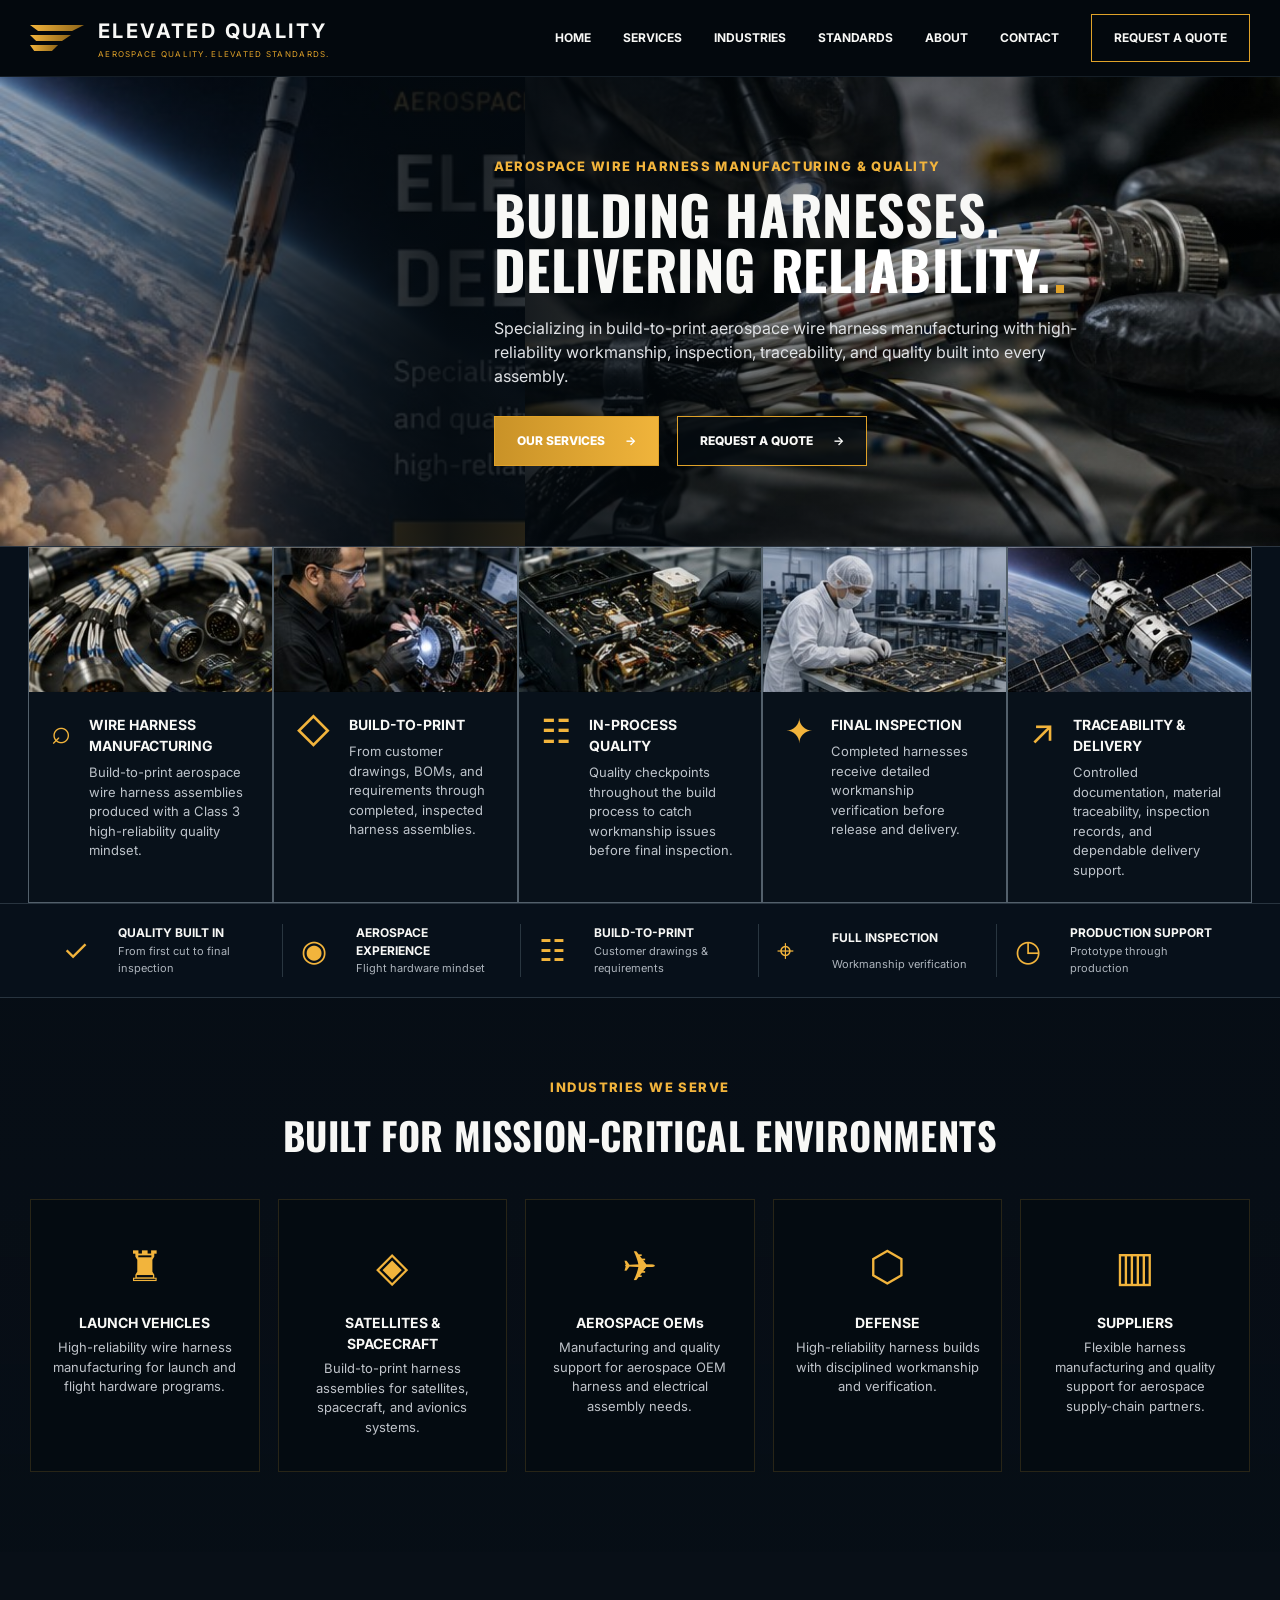
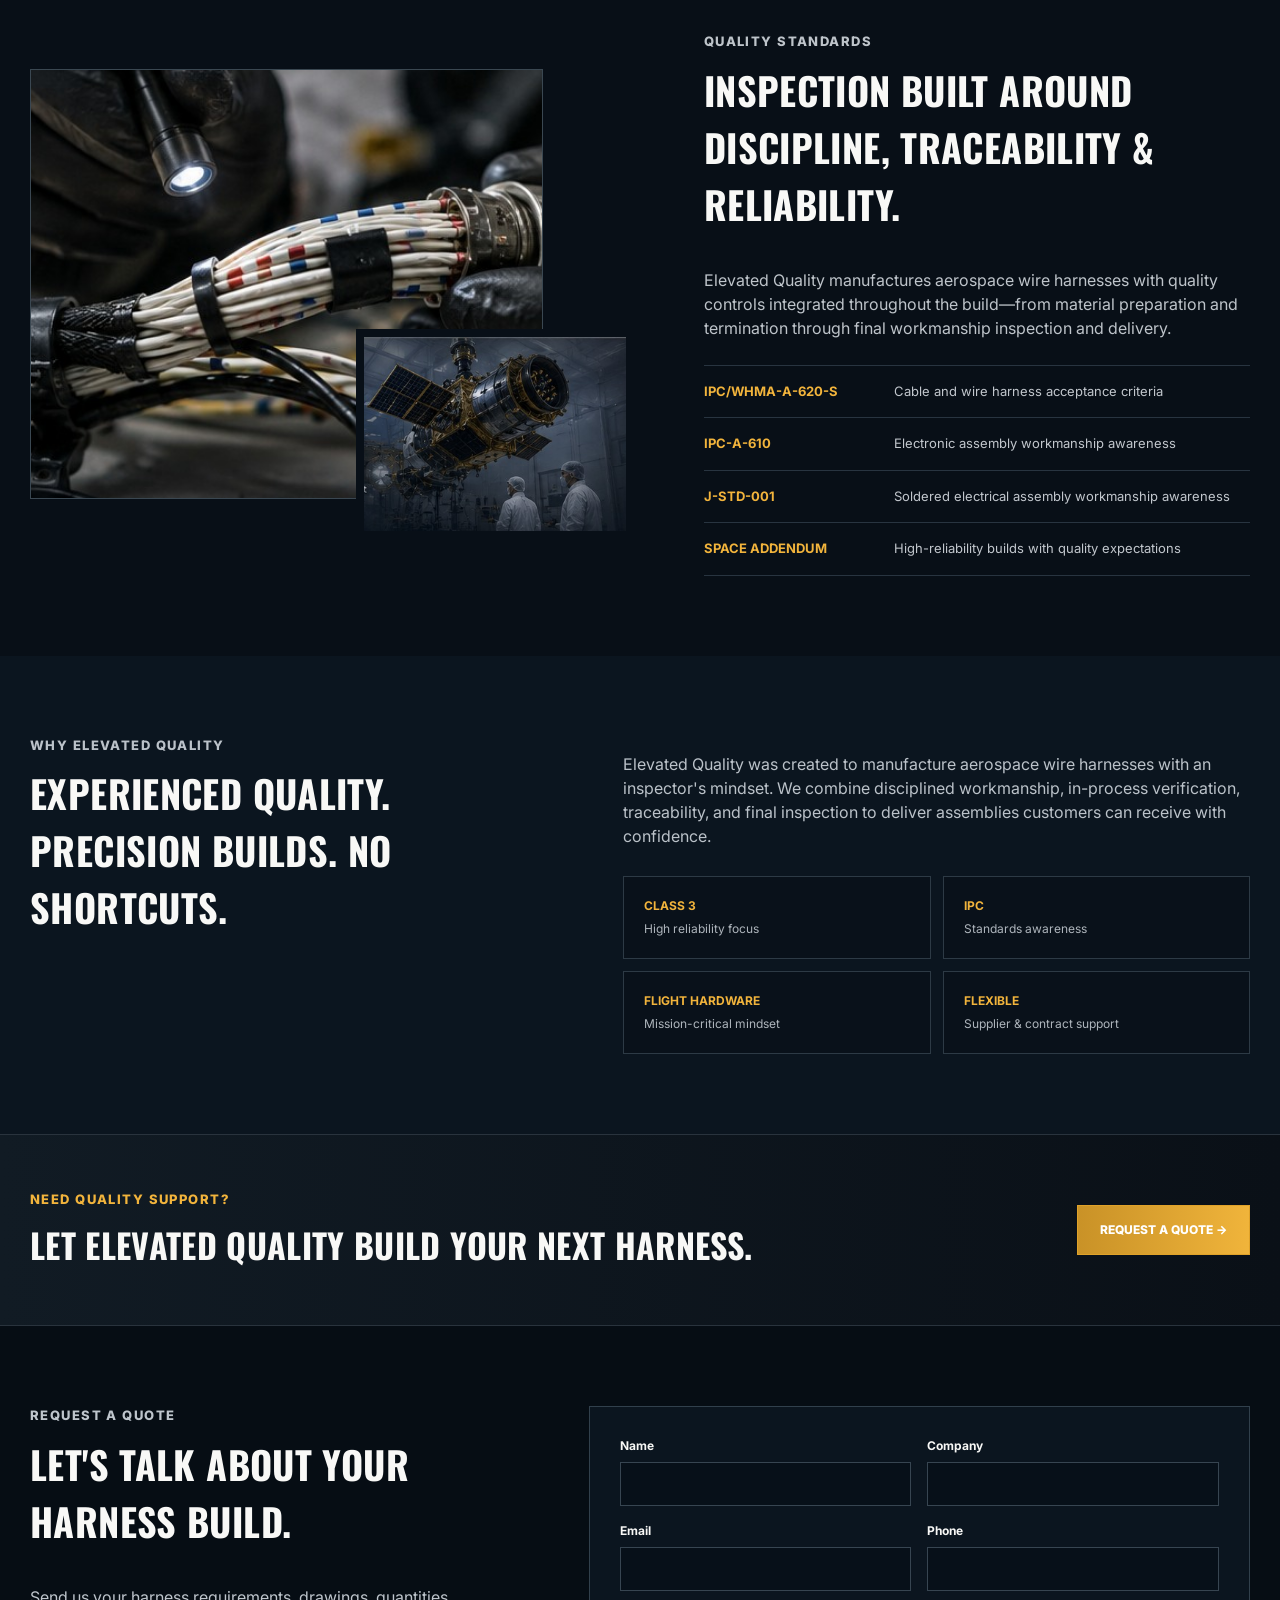
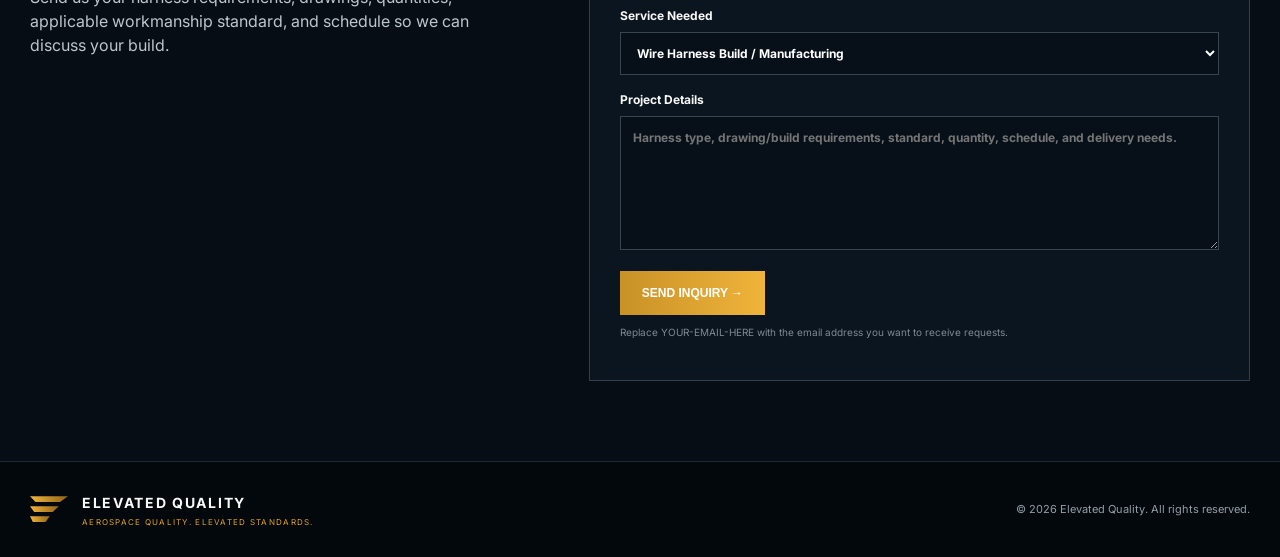
==== index.html @ 5bdf83bf "Update description for SPACE ADDENDUM" ====
<!DOCTYPE html>
<html lang="en">
<head>
  <meta charset="UTF-8" />
  <meta name="viewport" content="width=device-width, initial-scale=1.0" />
  <meta name="description" content="Elevated Quality provides aerospace harness inspection, source inspection, in-process inspection, and quality support for space, defense, avionics, and high-reliability manufacturing." />
  <title>Elevated Quality | Aerospace Wire Harness Manufacturing</title>
  <link rel="preconnect" href="https://fonts.googleapis.com">
  <link rel="preconnect" href="https://fonts.gstatic.com" crossorigin>
  <link href="https://fonts.googleapis.com/css2?family=Inter:wght@400;500;600;700;800&family=Oswald:wght@500;600;700&display=swap" rel="stylesheet">
  <link rel="stylesheet" href="styles.css" />
</head>
<body>
<header class="topbar">
  <div class="shell nav">
    <a class="brand" href="#home">
      <div class="wingmark">
        <span></span><span></span><span></span>
      </div>
      <div>
        <strong>ELEVATED QUALITY</strong>
        <small>AEROSPACE QUALITY. ELEVATED STANDARDS.</small>
      </div>
    </a>
    <button class="menu" aria-label="Open menu">☰</button>
    <nav class="links">
      <a href="#home">HOME</a>
      <a href="#services">SERVICES</a>
      <a href="#industries">INDUSTRIES</a>
      <a href="#standards">STANDARDS</a>
      <a href="#about">ABOUT</a>
      <a href="#contact">CONTACT</a>
      <a class="quote-outline" href="#contact">REQUEST A QUOTE</a>
    </nav>
  </div>
</header>

<main id="home">
  <section class="hero">
    <div class="hero-image rocket-side"></div>
    <div class="hero-image harness-side"></div>
    <div class="hero-overlay"></div>
    <div class="shell hero-inner">
      <div class="hero-copy">
        <p class="kicker">AEROSPACE WIRE HARNESS MANUFACTURING & QUALITY</p>
        <h1>BUILDING HARNESSES.<br>DELIVERING <span>RELIABILITY.</span></h1>
        <p class="lead">Specializing in build-to-print aerospace wire harness manufacturing with high-reliability workmanship, inspection, traceability, and quality built into every assembly.</p>
        <div class="actions">
          <a class="gold-btn" href="#services">OUR SERVICES <b>→</b></a>
          <a class="dark-btn" href="#contact">REQUEST A QUOTE <b>→</b></a>
        </div>
      </div>
    </div>
  </section>

  <section class="capability-row" id="services">
    <div class="cap-card">
      <img src="images/harness-connectors.jpg" alt="Aerospace harness connectors">
      <div class="cap-body">
        <div class="cap-icon">⌕</div>
        <div><h3>WIRE HARNESS MANUFACTURING</h3><p>Build-to-print aerospace wire harness assemblies produced with a Class 3 high-reliability quality mindset.</p></div>
      </div>
    </div>
    <div class="cap-card">
      <img src="images/avionics-inspection.jpg" alt="Technician inspecting avionics hardware">
      <div class="cap-body">
        <div class="cap-icon">◇</div>
        <div><h3>BUILD-TO-PRINT</h3><p>From customer drawings, BOMs, and requirements through completed, inspected harness assemblies.</p></div>
      </div>
    </div>
    <div class="cap-card">
      <img src="images/flight-electronics.jpg" alt="Aerospace electronics quality inspection">
      <div class="cap-body">
        <div class="cap-icon">☷</div>
        <div><h3>IN-PROCESS QUALITY</h3><p>Quality checkpoints throughout the build process to catch workmanship issues before final inspection.</p></div>
      </div>
    </div>
    <div class="cap-card">
      <img src="images/cleanroom-quality.jpg" alt="Cleanroom inspection of flight hardware">
      <div class="cap-body">
        <div class="cap-icon">✦</div>
        <div><h3>FINAL INSPECTION</h3><p>Completed harnesses receive detailed workmanship verification before release and delivery.</p></div>
      </div>
    </div>
    <div class="cap-card">
      <img src="images/satellite-orbit.jpg" alt="Satellite in orbit">
      <div class="cap-body">
        <div class="cap-icon">↗</div>
        <div><h3>TRACEABILITY & DELIVERY</h3><p>Controlled documentation, material traceability, inspection records, and dependable delivery support.</p></div>
      </div>
    </div>
  </section>

  <section class="trustbar">
    <div><span>✓</span><strong>QUALITY BUILT IN</strong><small>From first cut to final inspection</small></div>
    <div><span>◉</span><strong>AEROSPACE EXPERIENCE</strong><small>Flight hardware mindset</small></div>
    <div><span>☷</span><strong>BUILD-TO-PRINT</strong><small>Customer drawings & requirements</small></div>
    <div><span>⌖</span><strong>FULL INSPECTION</strong><small>Workmanship verification</small></div>
    <div><span>◷</span><strong>PRODUCTION SUPPORT</strong><small>Prototype through production</small></div>
  </section>

  <section class="section industries" id="industries">
    <div class="shell">
      <p class="kicker center">INDUSTRIES WE SERVE</p>
      <h2 class="center">BUILT FOR MISSION-CRITICAL ENVIRONMENTS</h2>
      <div class="industry-grid">
        <article class="industry launch"><span>♜</span><h3>LAUNCH VEHICLES</h3><p>High-reliability wire harness manufacturing for launch and flight hardware programs.</p></article>
        <article class="industry satellite"><span>◈</span><h3>SATELLITES & SPACECRAFT</h3><p>Build-to-print harness assemblies for satellites, spacecraft, and avionics systems.</p></article>
        <article class="industry aircraft"><span>✈</span><h3>AEROSPACE OEMs</h3><p>Manufacturing and quality support for aerospace OEM harness and electrical assembly needs.</p></article>
        <article class="industry defense"><span>⬡</span><h3>DEFENSE</h3><p>High-reliability harness builds with disciplined workmanship and verification.</p></article>
        <article class="industry supplier"><span>▥</span><h3>SUPPLIERS</h3><p>Flexible harness manufacturing and quality support for aerospace supply-chain partners.</p></article>
      </div>
    </div>
  </section>

  <section class="section standards" id="standards">
    <div class="shell two-col">
      <div class="photo-stack">
        <img class="photo-main" src="images/hero-harness.jpg" alt="Close-up aerospace wire harness inspection">
        <img class="photo-small" src="images/spacecraft-integration.jpg" alt="Spacecraft integration environment">
      </div>
      <div class="standards-copy">
        <p class="kicker">QUALITY STANDARDS</p>
        <h2>INSPECTION BUILT AROUND DISCIPLINE, TRACEABILITY & RELIABILITY.</h2>
        <p>Elevated Quality manufactures aerospace wire harnesses with quality controls integrated throughout the build—from material preparation and termination through final workmanship inspection and delivery.</p>
        <div class="standard-list">
          <div><b>IPC/WHMA-A-620-S</b><span>Cable and wire harness acceptance criteria</span></div>
          <div><b>IPC-A-610</b><span>Electronic assembly workmanship awareness</span></div>
          <div><b>J-STD-001</b><span>Soldered electrical assembly workmanship awareness</span></div>
          <div><b>SPACE ADDENDUM</b><span>High-reliability builds with quality expectations</span></div>
        </div>
      </div>
    </div>
  </section>

  <section class="section about" id="about">
    <div class="shell about-grid">
      <div>
        <p class="kicker">WHY ELEVATED QUALITY</p>
        <h2>EXPERIENCED QUALITY. PRECISION BUILDS. NO SHORTCUTS.</h2>
      </div>
      <div>
        <p>Elevated Quality was created to manufacture aerospace wire harnesses with an inspector's mindset. We combine disciplined workmanship, in-process verification, traceability, and final inspection to deliver assemblies customers can receive with confidence.</p>
        <div class="metrics">
          <div><strong>CLASS 3</strong><span>High reliability focus</span></div>
          <div><strong>IPC</strong><span>Standards awareness</span></div>
          <div><strong>FLIGHT HARDWARE</strong><span>Mission-critical mindset</span></div>
          <div><strong>FLEXIBLE</strong><span>Supplier & contract support</span></div>
        </div>
      </div>
    </div>
  </section>

  <section class="cta">
    <div class="shell cta-row">
      <div>
        <p class="kicker">NEED QUALITY SUPPORT?</p>
        <h2>LET ELEVATED QUALITY BUILD YOUR NEXT HARNESS.</h2>
      </div>
      <a class="gold-btn" href="#contact">REQUEST A QUOTE →</a>
    </div>
  </section>

  <section class="section contact" id="contact">
    <div class="shell contact-grid">
      <div>
        <p class="kicker">REQUEST A QUOTE</p>
        <h2>LET'S TALK ABOUT YOUR HARNESS BUILD.</h2>
        <p>Send us your harness requirements, drawings, quantities, applicable workmanship standard, and schedule so we can discuss your build.</p>
      </div>
      <form class="quote-form" action="https://formsubmit.co/jose_enriquez69@yahoo.com" method="POST">
        <input type="hidden" name="_subject" value="New Elevated Quality Website Inquiry">
        <input type="hidden" name="_captcha" value="false">
        <div class="form-row"><label>Name<input required name="name"></label><label>Company<input name="company"></label></div>
        <div class="form-row"><label>Email<input required type="email" name="email"></label><label>Phone<input name="phone"></label></div>
        <label>Service Needed
          <select name="service">
            <option>Wire Harness Build / Manufacturing</option><option>Prototype Harness Build</option><option>Production Harness Build</option><option>Wire Harness Inspection</option><option>Source Inspection</option><option>In-Process / Final Inspection</option><option>Quality Support</option><option>Other</option>
          </select>
        </label>
        <label>Project Details<textarea required rows="6" name="message" placeholder="Harness type, drawing/build requirements, standard, quantity, schedule, and delivery needs."></textarea></label>
        <button class="gold-btn submit" type="submit">SEND INQUIRY →</button>
        <p class="form-note">Replace YOUR-EMAIL-HERE with the email address you want to receive requests.</p>
      </form>
    </div>
  </section>
</main>

<footer>
  <div class="shell footer-row">
    <div class="brand mini">
      <div class="wingmark"><span></span><span></span><span></span></div>
      <div><strong>ELEVATED QUALITY</strong><small>AEROSPACE QUALITY. ELEVATED STANDARDS.</small></div>
    </div>
    <p>© <span id="year"></span> Elevated Quality. All rights reserved.</p>
  </div>
</footer>
<script src="script.js"></script>
</body>
</html>
---- styles.css ----
:root{
  --ink:#050c13; --nav:#070d14; --panel:#0a131d; --panel2:#0e1b27;
  --gold:#e0a229; --gold2:#f2b43c; --white:#f8f8f6; --muted:#b6bcc4;
  --line:#283440; --max:1480px;
}
*{box-sizing:border-box} html{scroll-behavior:smooth}
body{margin:0;background:var(--ink);color:var(--white);font-family:Inter,Arial,sans-serif;line-height:1.5}
img{display:block;max-width:100%} a{text-decoration:none;color:inherit}
.shell{width:min(var(--max),calc(100% - 60px));margin:auto}
.topbar{position:sticky;top:0;z-index:50;background:rgba(4,9,14,.96);border-bottom:1px solid #151e26;backdrop-filter:blur(10px)}
.nav{height:76px;display:flex;align-items:center;justify-content:space-between}
.brand{display:flex;gap:14px;align-items:center}.brand strong{font-size:20px;letter-spacing:.12em}.brand small{display:block;color:var(--gold);letter-spacing:.16em;font-size:8px;margin-top:2px}
.wingmark{width:54px}.wingmark span{display:block;height:6px;background:linear-gradient(90deg,var(--gold2),#8f6518);margin:4px 0;clip-path:polygon(0 0,100% 0,78% 100%,15% 100%)}.wingmark span:nth-child(2){width:76%}.wingmark span:nth-child(3){width:52%}
.links{display:flex;align-items:center;gap:32px;font-weight:700;font-size:12px}.links a:hover{color:var(--gold2)}
.quote-outline{border:1px solid var(--gold);padding:14px 22px}.menu{display:none;background:none;border:0;color:white;font-size:25px}

.hero{height:470px;position:relative;overflow:hidden;border-bottom:1px solid #2b3540}
.hero-image{position:absolute;top:0;bottom:0;background-size:cover;background-position:center}
.rocket-side{left:0;width:46%;background-image:url('images/rocket-launch.jpg')}
.harness-side{right:0;width:59%;background-image:url('images/hero-harness.jpg')}
.hero-overlay{position:absolute;inset:0;background:linear-gradient(90deg,rgba(3,9,14,.18) 0%,rgba(3,9,14,.92) 35%,rgba(3,9,14,.48) 63%,rgba(3,9,14,.14) 100%)}
.hero-inner{position:relative;height:100%;display:flex;align-items:center}
.hero-copy{width:55%;margin-left:38%}
.kicker{color:var(--gold2);font-weight:800;letter-spacing:.11em;font-size:13px;margin:0 0 10px}
.hero h1,.section h2,.cta h2{font-family:Oswald,Impact,sans-serif;letter-spacing:.01em}
.hero h1{font-size:54px;line-height:1.03;margin:0 0 18px}.hero h1 span{color:white}.hero h1 span:after{content:"";display:inline-block;width:8px;height:8px;background:var(--gold);margin-left:5px}
.lead{max-width:600px;color:#e0e2e5;font-size:16px}.actions{display:flex;gap:18px;margin-top:28px}
.gold-btn,.dark-btn{display:inline-flex;gap:20px;align-items:center;justify-content:center;padding:15px 22px;font-size:12px;font-weight:800;border:1px solid var(--gold)}
.gold-btn{background:linear-gradient(90deg,#c99227,#f0b43b);color:#fff}.dark-btn{background:rgba(5,11,17,.82)}

.capability-row{display:grid;grid-template-columns:repeat(5,1fr);padding:0 28px;background:#07101a}
.cap-card{border:1px solid #53606b;border-top:0;background:#08111a}.cap-card img{height:145px;width:100%;object-fit:cover}.cap-body{display:flex;gap:18px;padding:22px}.cap-icon{font-size:34px;color:var(--gold2);line-height:1}.cap-body h3{font-size:14px;margin:0 0 7px}.cap-body p{color:#bdc3ca;font-size:13px;margin:0}

.trustbar{display:grid;grid-template-columns:repeat(5,1fr);background:#07101a;border-top:1px solid #28343f;border-bottom:1px solid #28343f;padding:20px 45px}
.trustbar div{display:grid;grid-template-columns:46px 1fr;column-gap:9px;align-items:center;border-right:1px solid #293640;padding:0 18px}.trustbar div:last-child{border-right:0}.trustbar span{grid-row:1/3;color:var(--gold2);font-size:30px}.trustbar strong{font-size:12px}.trustbar small{color:#aeb5bd;font-size:11px}

.section{padding:80px 0}.center{text-align:center}.section h2{font-size:38px;margin:0 0 35px}.industries{background:linear-gradient(rgba(7,14,22,.82),rgba(7,14,22,.94)),url('images/spacecraft-integration.jpg') center/cover fixed}
.industry-grid{display:grid;grid-template-columns:repeat(5,1fr);gap:18px;margin-top:35px}.industry{text-align:center;padding:34px 20px;background:rgba(4,10,16,.72);border:1px solid rgba(203,154,52,.18)}.industry>span{font-size:42px;color:var(--gold2)}.industry h3{font-size:14px;margin:15px 0 5px}.industry p{color:#c0c4ca;font-size:13px;margin:0}

.standards{background:#080f17}.two-col{display:grid;grid-template-columns:1.05fr .95fr;gap:70px;align-items:center}.photo-stack{position:relative;min-height:470px}.photo-main{width:85%;height:430px;object-fit:cover;border:1px solid #3a4751}.photo-small{position:absolute;width:46%;height:210px;object-fit:cover;right:0;bottom:0;border:8px solid #080f17}.standards-copy p{color:#bec4ca}.standard-list{margin-top:25px;border-top:1px solid var(--line)}.standard-list div{display:grid;grid-template-columns:190px 1fr;padding:16px 0;border-bottom:1px solid var(--line)}.standard-list b{color:var(--gold2);font-size:13px}.standard-list span{color:#c2c7cd;font-size:13px}

.about{background:#0b151f}.about-grid{display:grid;grid-template-columns:.9fr 1.1fr;gap:80px}.about p{color:#bbc2c9}.metrics{display:grid;grid-template-columns:1fr 1fr;gap:12px;margin-top:28px}.metrics div{padding:20px;border:1px solid #2d3a45;background:#09111a}.metrics strong,.metrics span{display:block}.metrics strong{color:var(--gold2);font-size:12px}.metrics span{color:#aeb5bc;font-size:12px;margin-top:5px}

.cta{padding:55px 0;background:linear-gradient(90deg,#111b24,#0a1017);border-top:1px solid #29333d;border-bottom:1px solid #29333d}.cta-row{display:flex;align-items:center;justify-content:space-between;gap:40px}.cta h2{font-size:34px;margin:0}
.contact{background:#060d14}.contact-grid{display:grid;grid-template-columns:.85fr 1.15fr;gap:70px}.contact p{color:#bec5cc}
.quote-form{background:#0b151f;padding:30px;border:1px solid #31404c}.form-row{display:grid;grid-template-columns:1fr 1fr;gap:16px}.quote-form label{display:block;font-size:12px;font-weight:700;margin-bottom:16px}.quote-form input,.quote-form select,.quote-form textarea{width:100%;margin-top:7px;padding:12px;background:#071019;border:1px solid #374551;color:white;font:inherit}.submit{border:0}.form-note{font-size:10px!important;color:#7f8992!important}
footer{background:#03080d;border-top:1px solid #1e2931;padding:28px 0}.footer-row{display:flex;justify-content:space-between;align-items:center}.footer-row p{font-size:11px;color:#939da6}.mini .wingmark{width:38px}.mini strong{font-size:14px}

@media(max-width:1050px){
  .links{gap:16px}.links a:not(.quote-outline){display:none}.hero-copy{width:68%;margin-left:28%}.capability-row{grid-template-columns:repeat(2,1fr)}.cap-card:last-child{grid-column:1/-1}.trustbar{grid-template-columns:1fr 1fr}.trustbar div{border-bottom:1px solid #293640}.industry-grid{grid-template-columns:repeat(2,1fr)}.industry:last-child{grid-column:1/-1}.two-col,.about-grid,.contact-grid{grid-template-columns:1fr}
}
@media(max-width:700px){
  .shell{width:min(var(--max),calc(100% - 28px))}.nav{height:68px}.brand strong{font-size:15px}.brand small{font-size:6px}.wingmark{width:38px}.quote-outline{display:none!important}.menu{display:block}.links.open{position:absolute;top:68px;left:0;right:0;display:flex;flex-direction:column;align-items:flex-start;padding:25px;background:#060d14}.links.open a:not(.quote-outline){display:block}
  .hero{height:600px}.rocket-side{width:100%;opacity:.5}.harness-side{width:100%;opacity:.55}.hero-overlay{background:linear-gradient(rgba(3,8,12,.35),rgba(3,8,12,.92))}.hero-copy{width:100%;margin:0}.hero h1{font-size:43px}.lead{font-size:15px}.actions{flex-direction:column}.capability-row{grid-template-columns:1fr;padding:0 14px}.cap-card:last-child{grid-column:auto}.trustbar{grid-template-columns:1fr;padding:15px}.trustbar div{border-right:0;padding:12px 5px}.industry-grid{grid-template-columns:1fr}.industry:last-child{grid-column:auto}.photo-stack{min-height:360px}.photo-main{height:330px}.photo-small{height:150px}.standard-list div{grid-template-columns:1fr;gap:5px}.metrics{grid-template-columns:1fr}.cta-row,.footer-row{flex-direction:column;align-items:flex-start}.form-row{grid-template-columns:1fr}
}
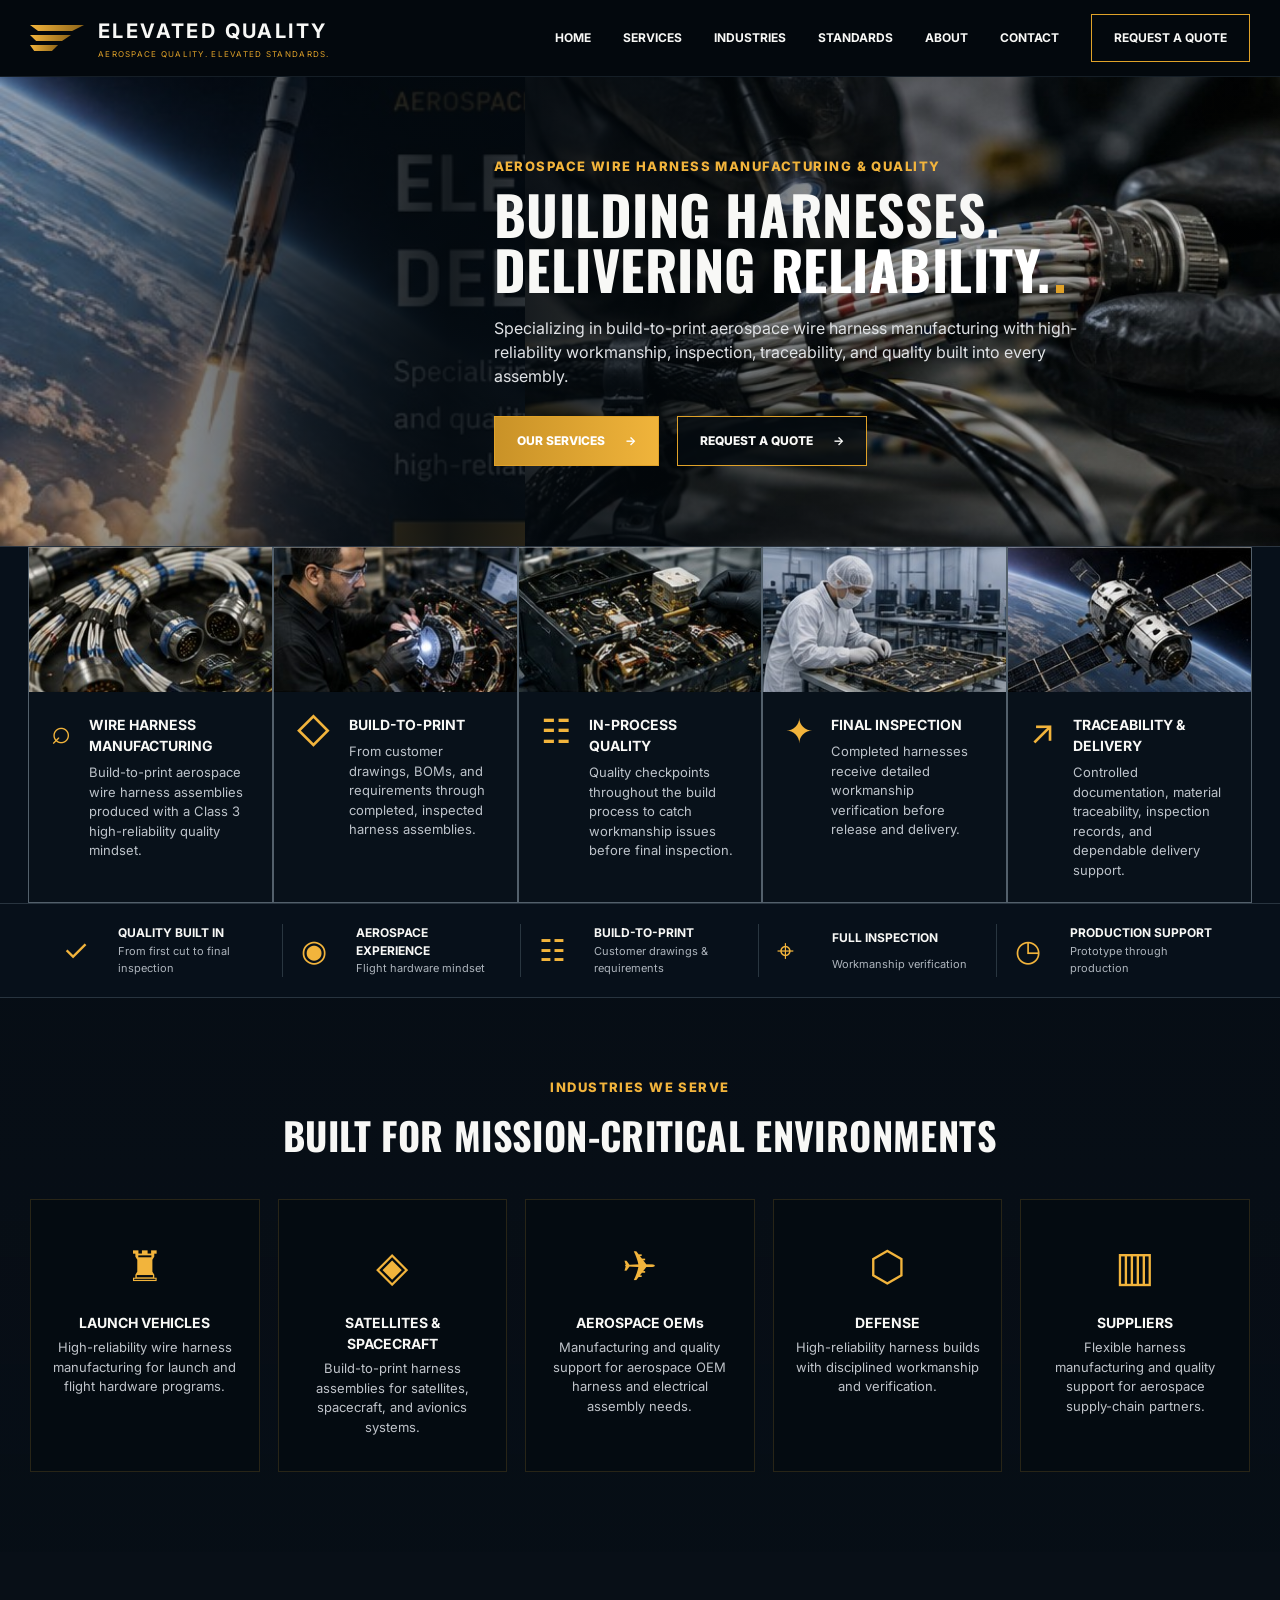
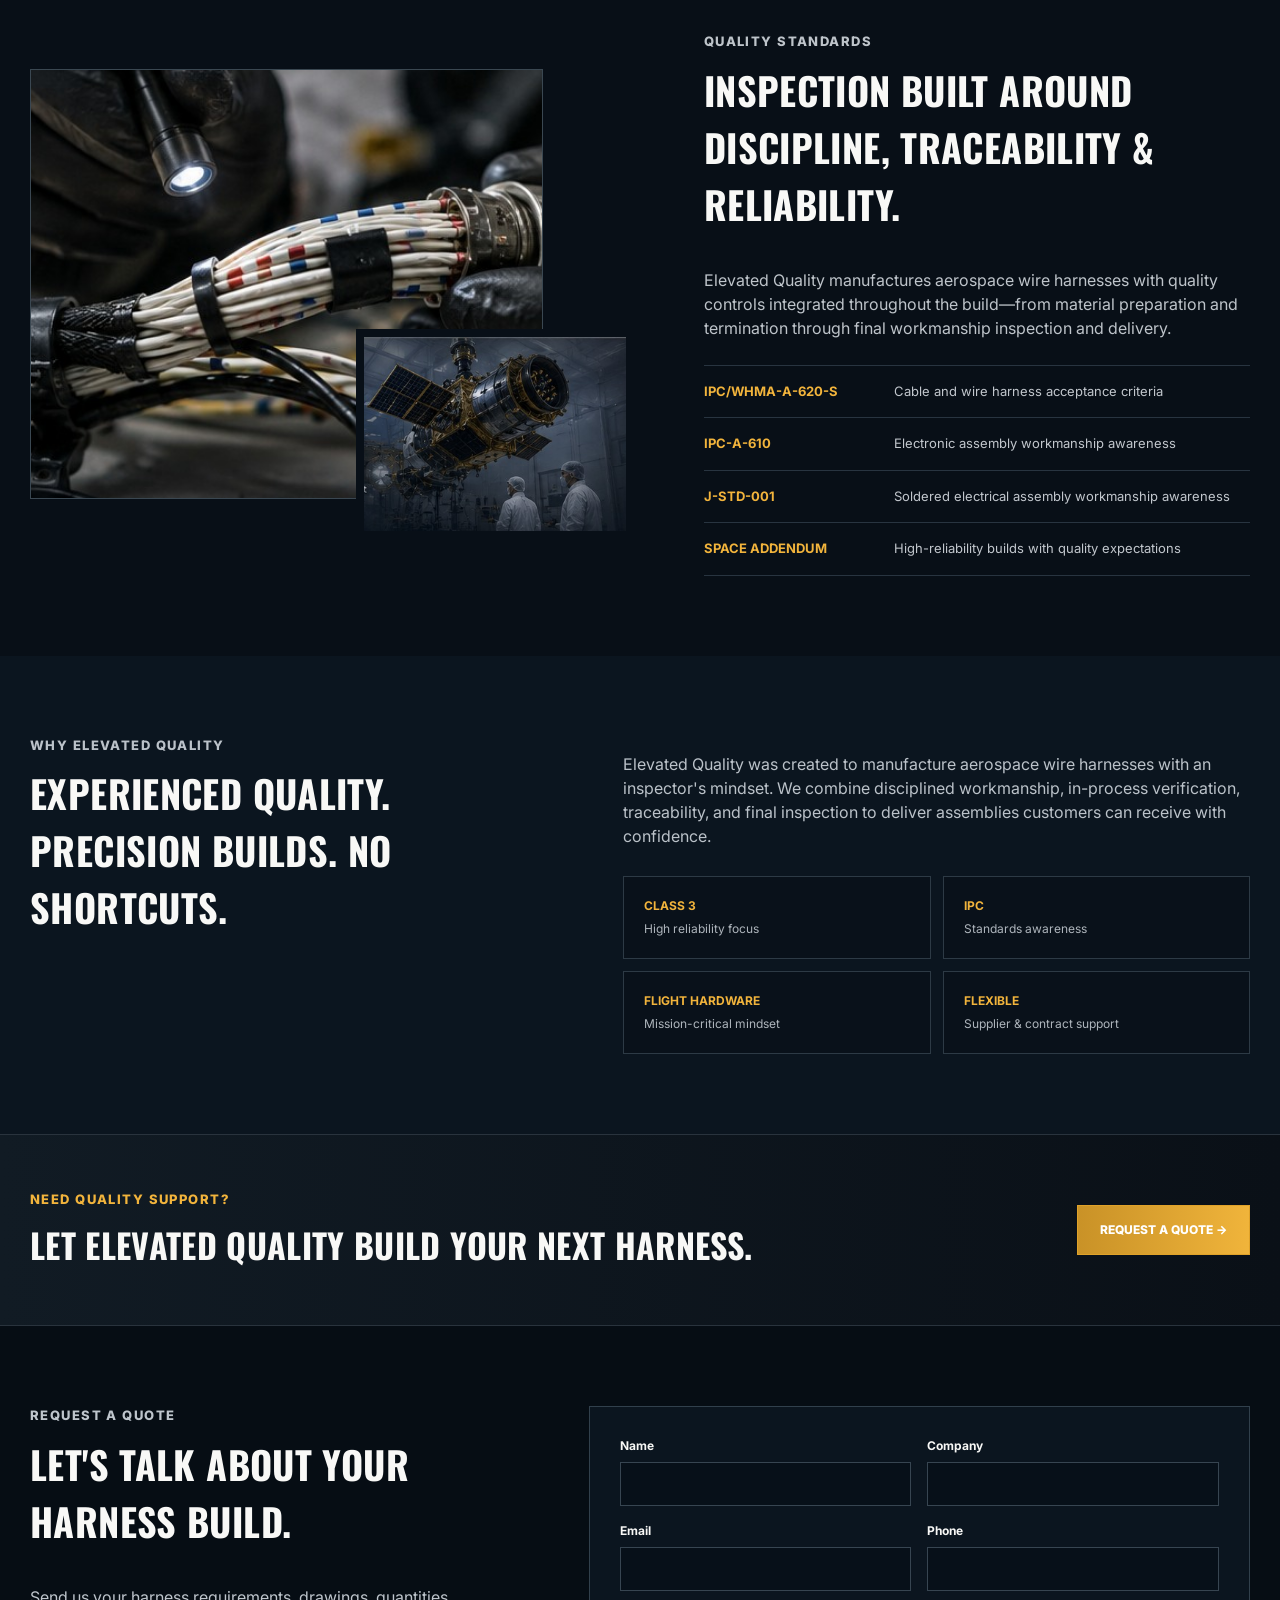
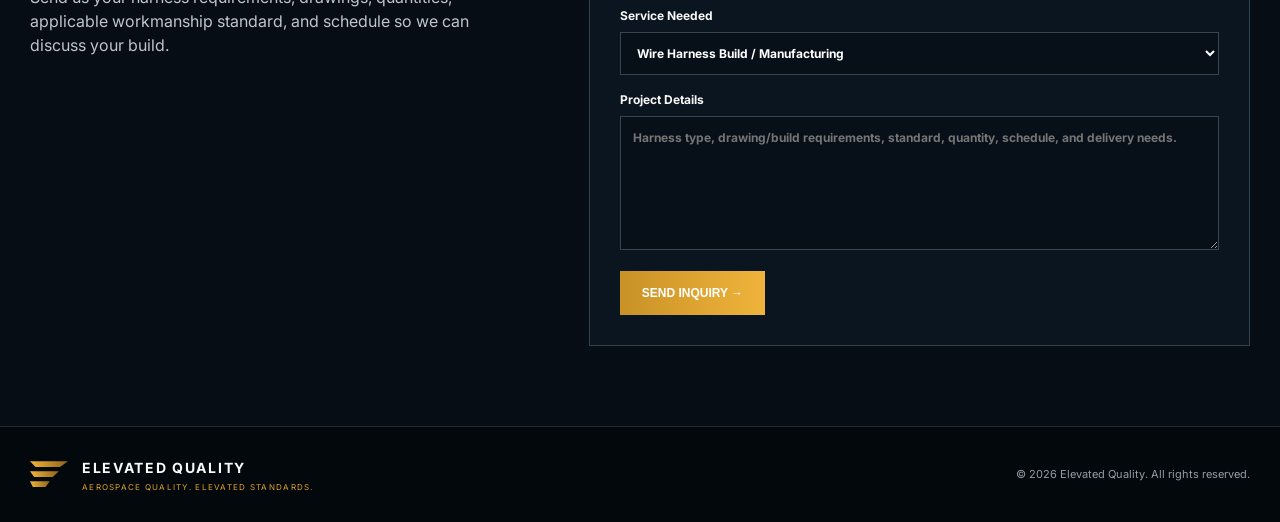
==== commit 65e21f56: "Comment out email replacement instruction in form Comment out the instruction for email replacement " ====
--- a/index.html
+++ b/index.html
@@ -180,7 +180,7 @@
         </label>
         <label>Project Details<textarea required rows="6" name="message" placeholder="Harness type, drawing/build requirements, standard, quantity, schedule, and delivery needs."></textarea></label>
         <button class="gold-btn submit" type="submit">SEND INQUIRY →</button>
-        <p class="form-note">Replace YOUR-EMAIL-HERE with the email address you want to receive requests.</p>
+        <!--<p class="form-note">Replace YOUR-EMAIL-HERE with the email address you want to receive requests.</p>-->
       </form>
     </div>
   </section>
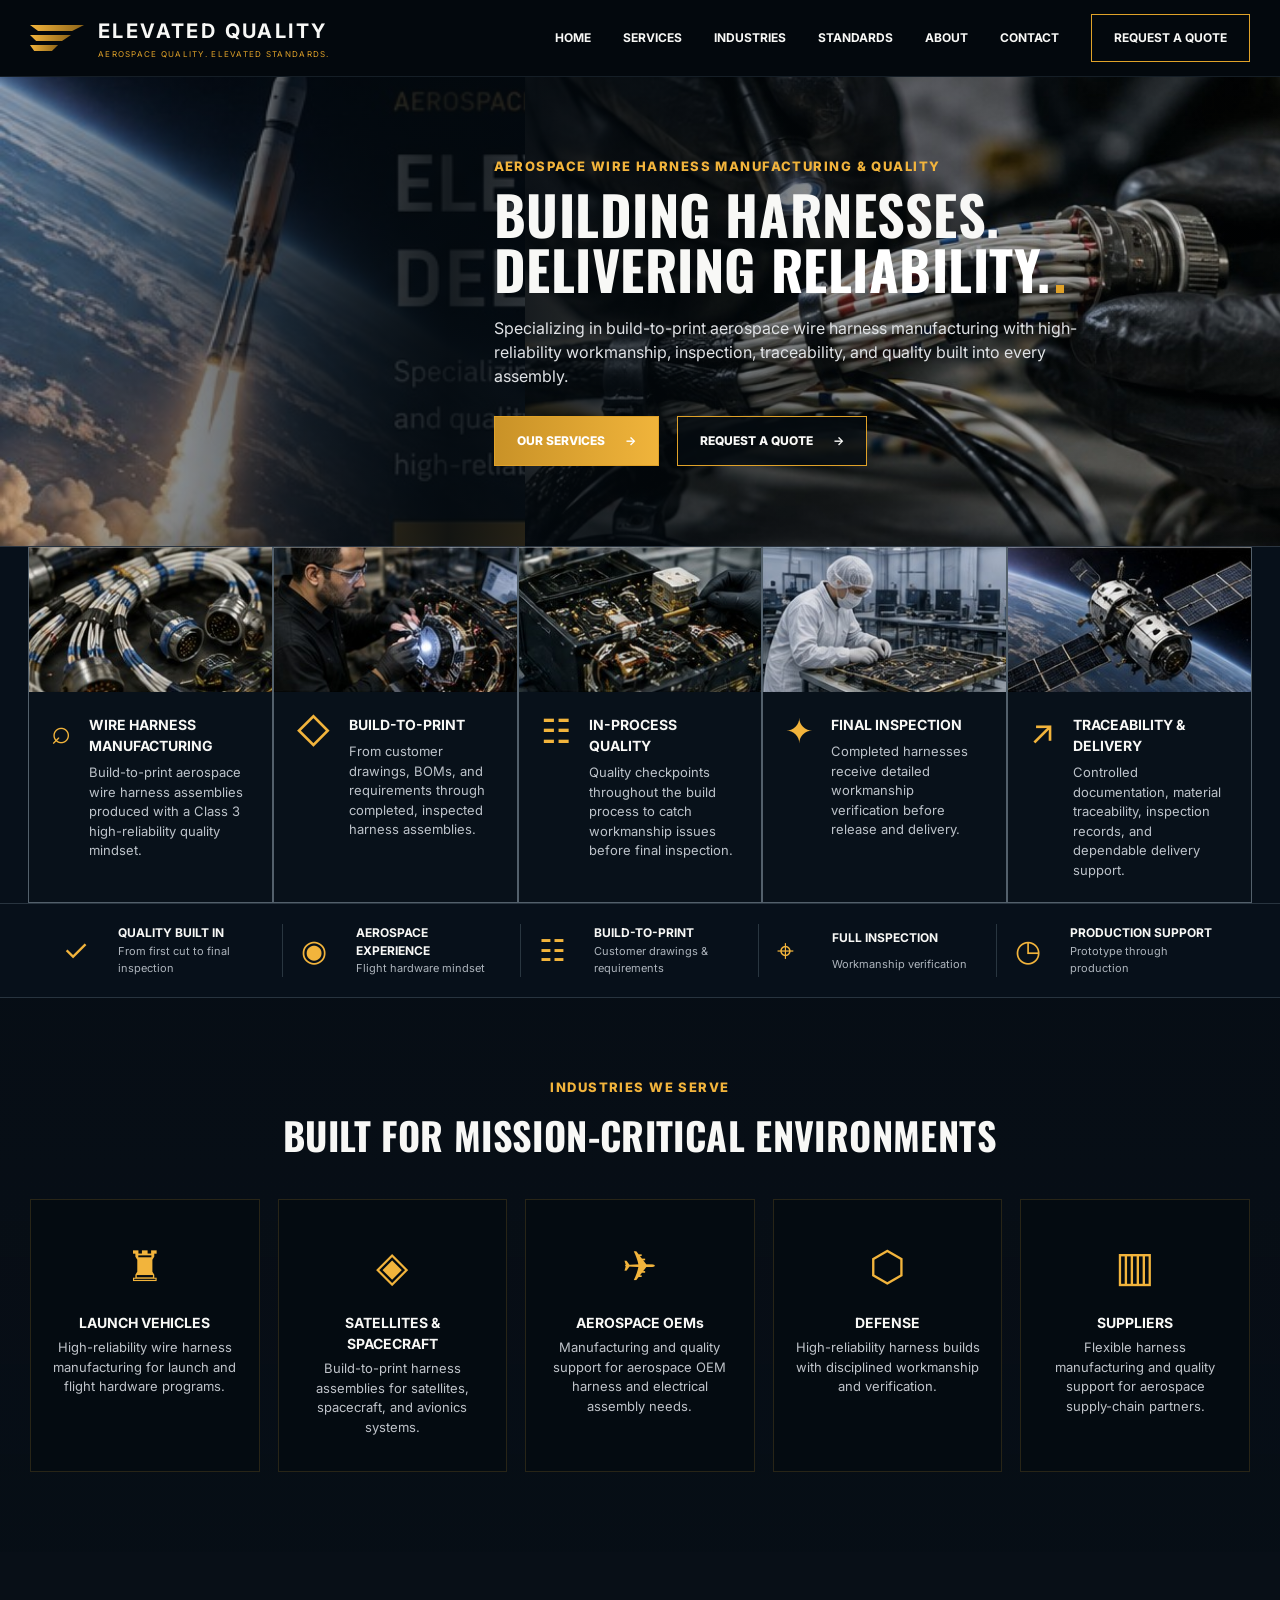
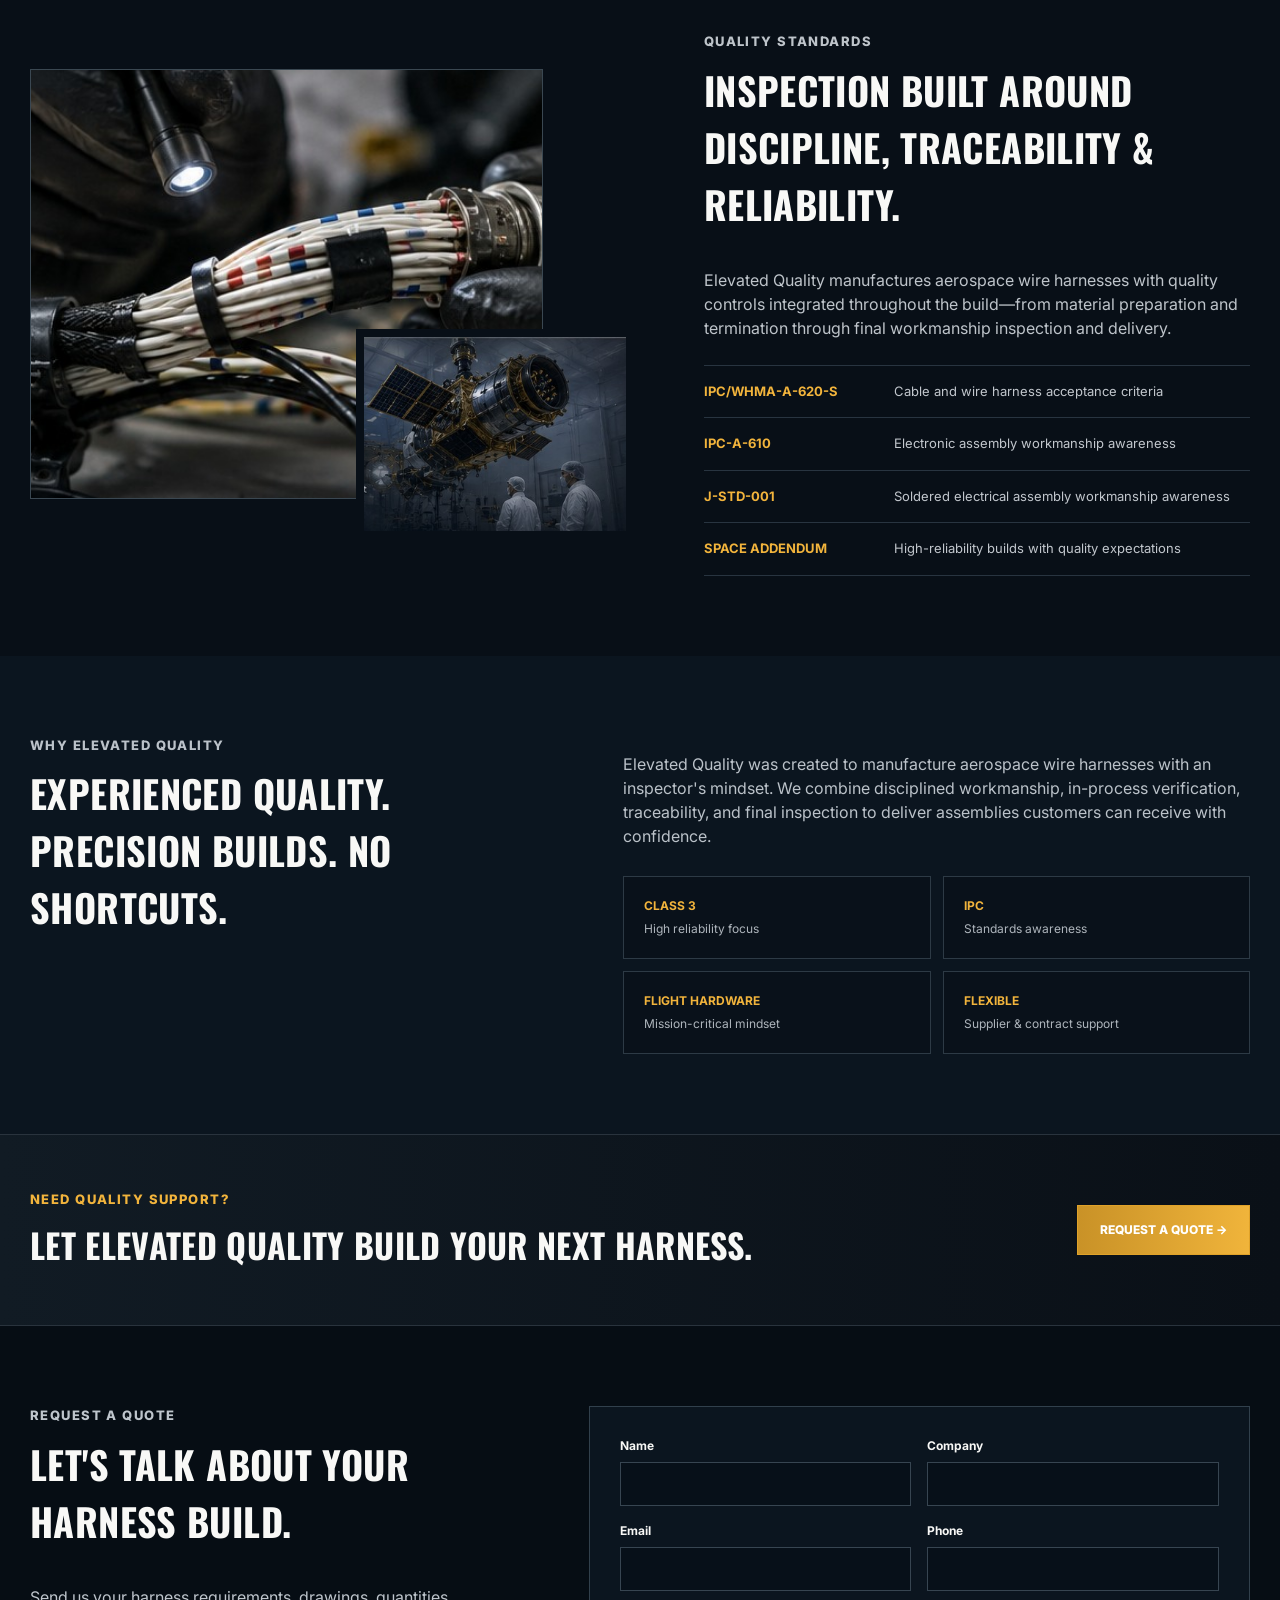
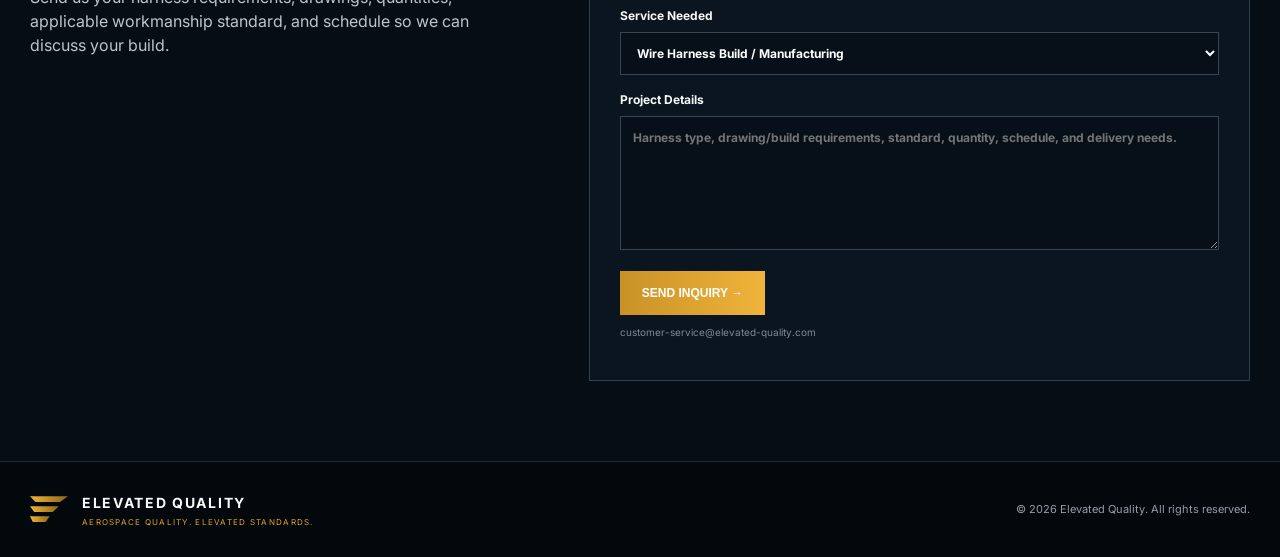
==== commit 65857fb7: "Change form note to show customer service email Updated the form note to display the customer servic" ====
--- a/index.html
+++ b/index.html
@@ -180,7 +180,7 @@
         </label>
         <label>Project Details<textarea required rows="6" name="message" placeholder="Harness type, drawing/build requirements, standard, quantity, schedule, and delivery needs."></textarea></label>
         <button class="gold-btn submit" type="submit">SEND INQUIRY →</button>
-        <!--<p class="form-note">Replace YOUR-EMAIL-HERE with the email address you want to receive requests.</p>-->
+        <p class="form-note">customer-service@elevated-quality.com</p>
       </form>
     </div>
   </section>
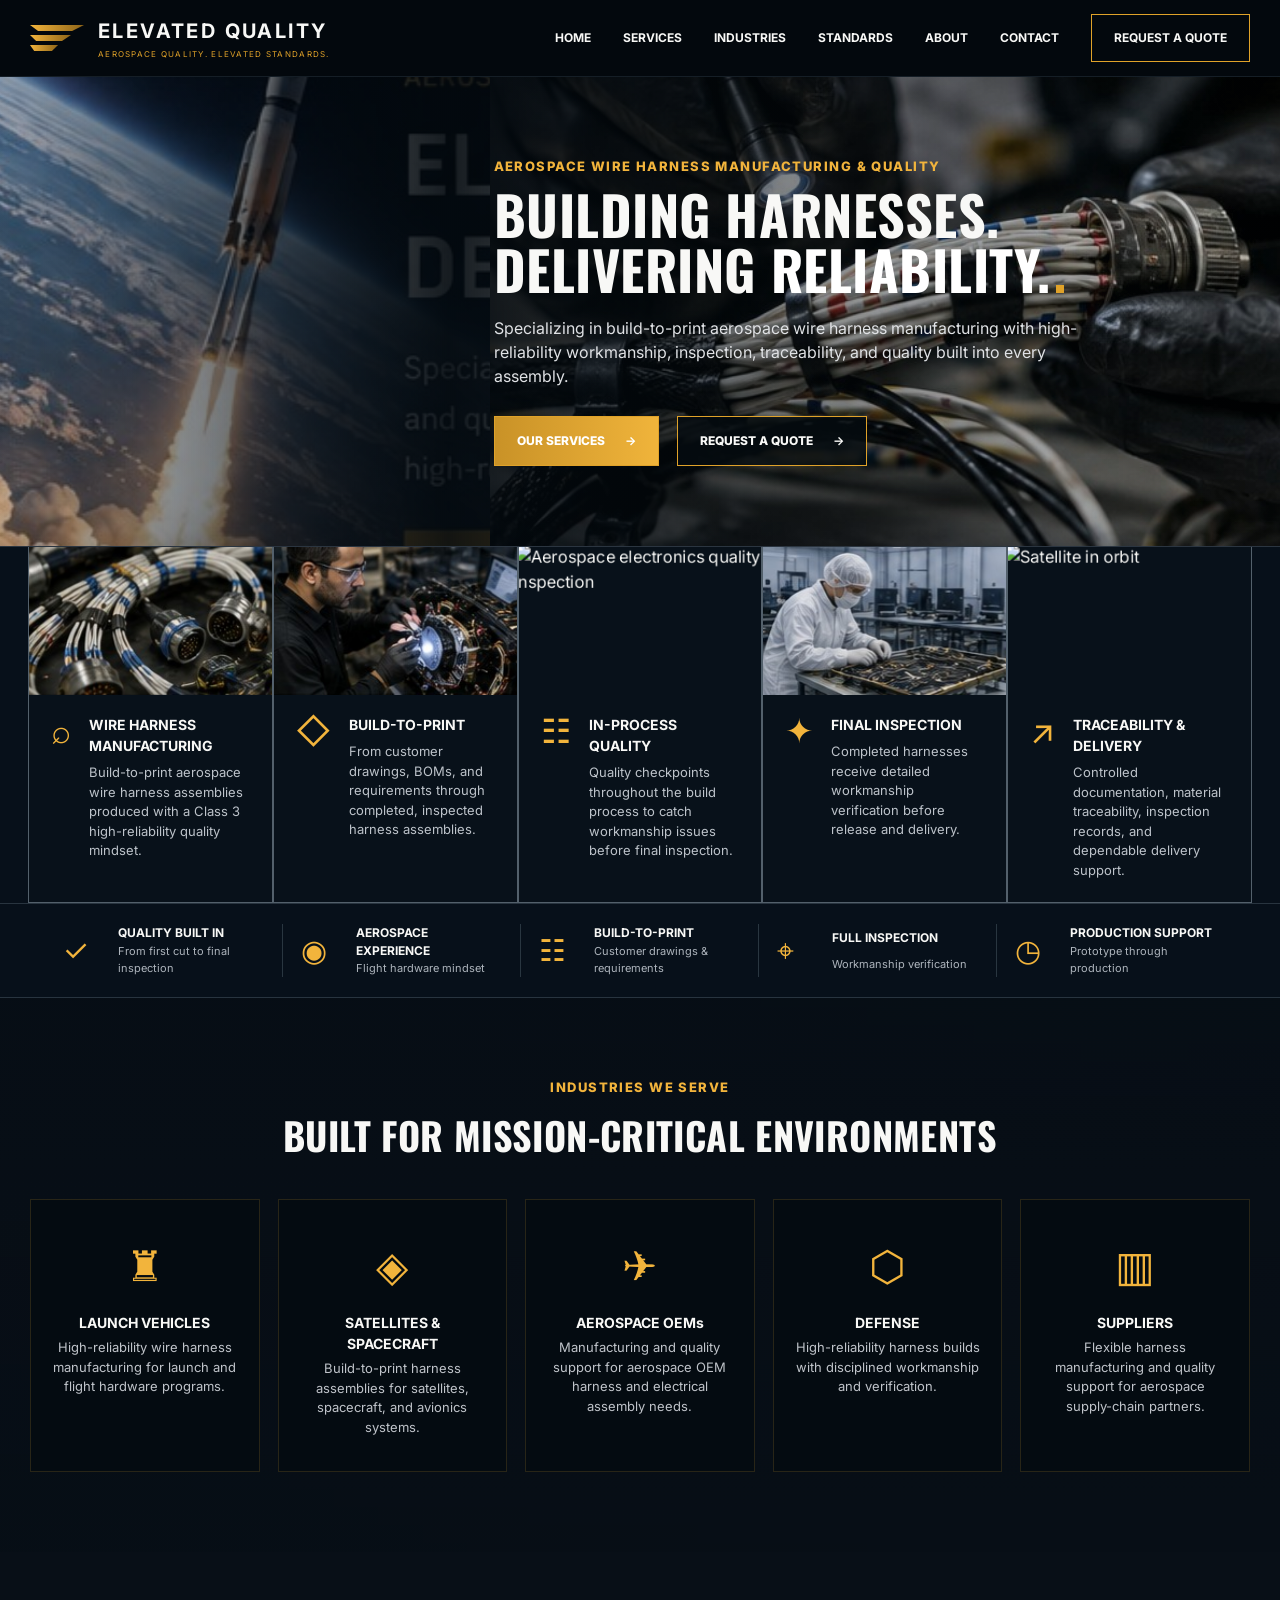
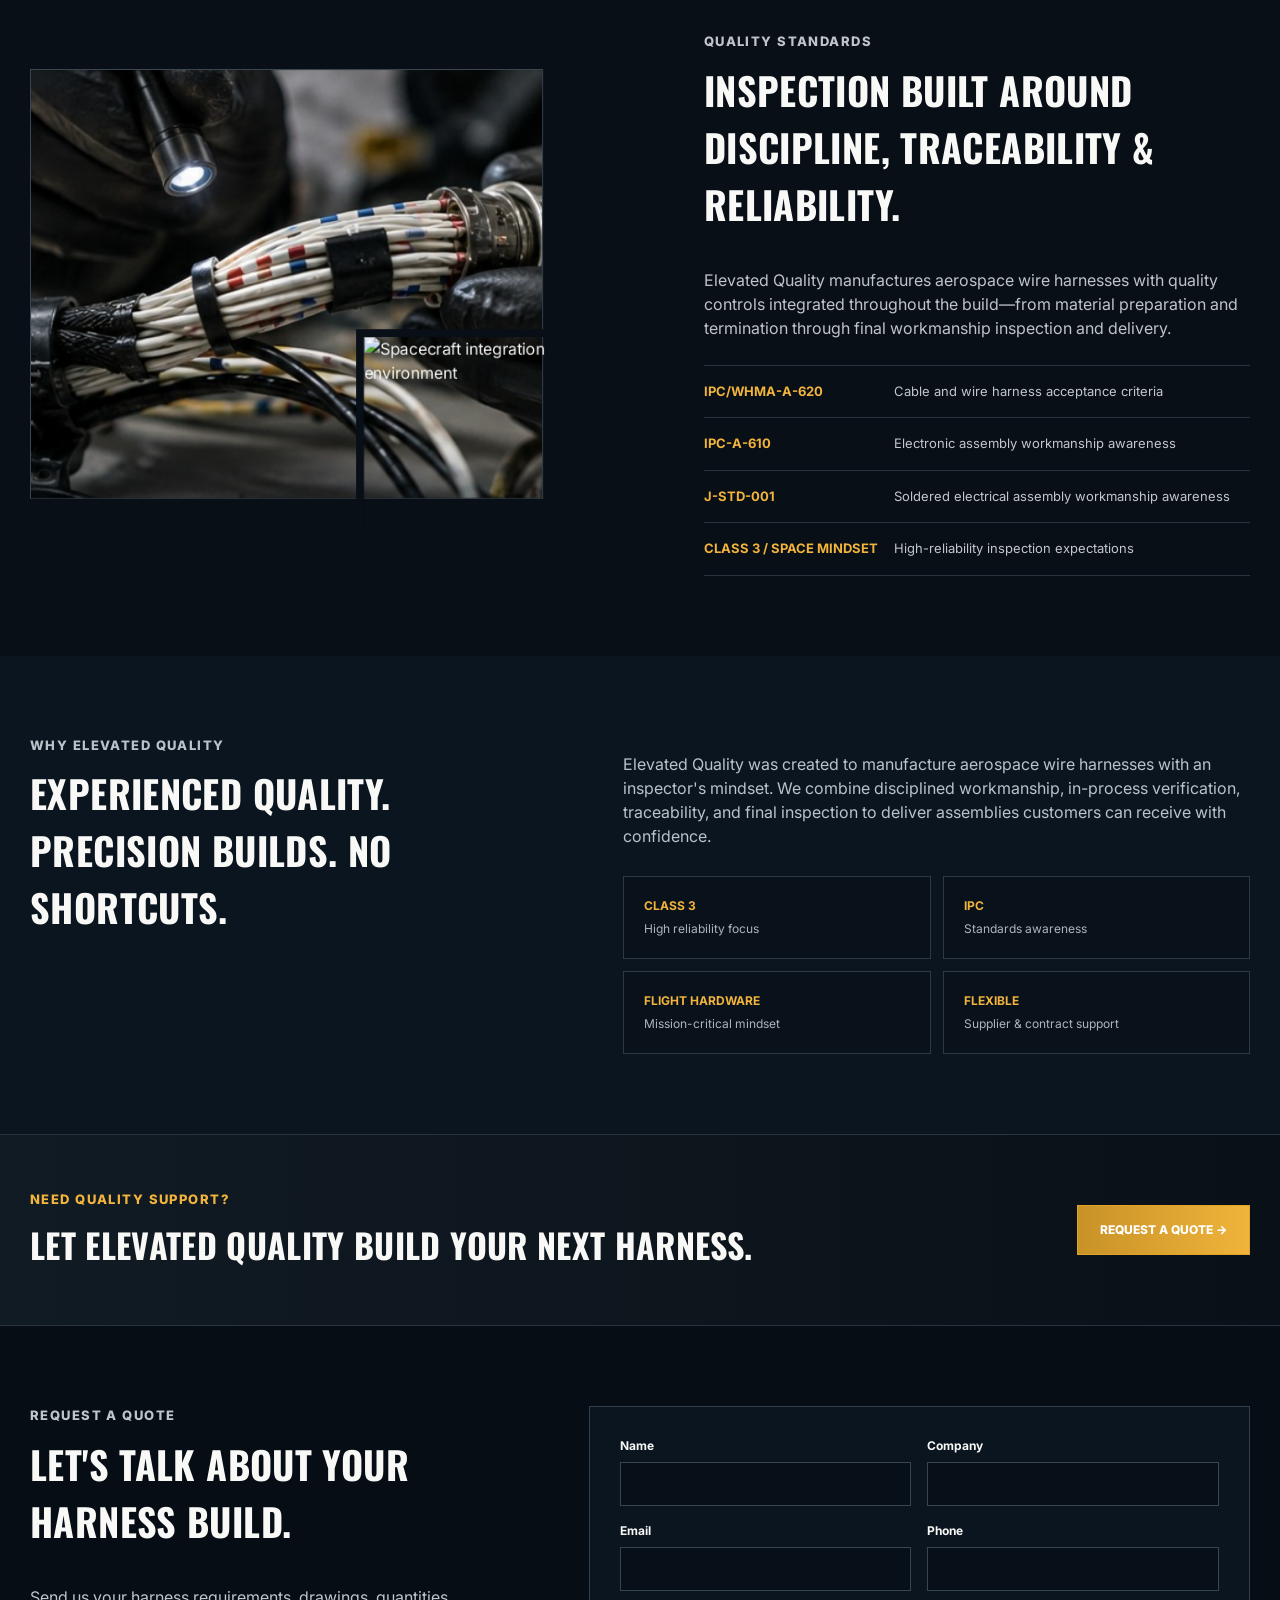
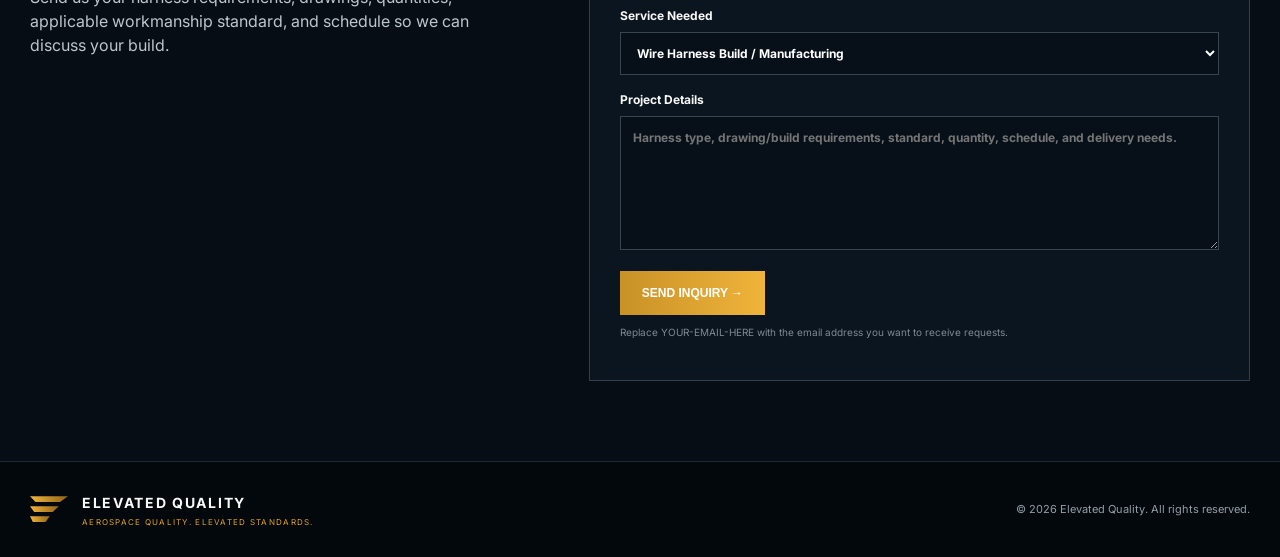
==== commit 0e0a0e7b: "Add files via upload" ====
--- a/index.html
+++ b/index.html
@@ -124,10 +124,10 @@
         <h2>INSPECTION BUILT AROUND DISCIPLINE, TRACEABILITY & RELIABILITY.</h2>
         <p>Elevated Quality manufactures aerospace wire harnesses with quality controls integrated throughout the build—from material preparation and termination through final workmanship inspection and delivery.</p>
         <div class="standard-list">
-          <div><b>IPC/WHMA-A-620-S</b><span>Cable and wire harness acceptance criteria</span></div>
+          <div><b>IPC/WHMA-A-620</b><span>Cable and wire harness acceptance criteria</span></div>
           <div><b>IPC-A-610</b><span>Electronic assembly workmanship awareness</span></div>
           <div><b>J-STD-001</b><span>Soldered electrical assembly workmanship awareness</span></div>
-          <div><b>SPACE ADDENDUM</b><span>High-reliability builds with quality expectations</span></div>
+          <div><b>CLASS 3 / SPACE MINDSET</b><span>High-reliability inspection expectations</span></div>
         </div>
       </div>
     </div>
@@ -168,7 +168,7 @@
         <h2>LET'S TALK ABOUT YOUR HARNESS BUILD.</h2>
         <p>Send us your harness requirements, drawings, quantities, applicable workmanship standard, and schedule so we can discuss your build.</p>
       </div>
-      <form class="quote-form" action="https://formsubmit.co/jose_enriquez69@yahoo.com" method="POST">
+      <form class="quote-form" action="https://formsubmit.co/jose_enriuez69@yahoo.com" method="POST">
         <input type="hidden" name="_subject" value="New Elevated Quality Website Inquiry">
         <input type="hidden" name="_captcha" value="false">
         <div class="form-row"><label>Name<input required name="name"></label><label>Company<input name="company"></label></div>
@@ -180,7 +180,7 @@
         </label>
         <label>Project Details<textarea required rows="6" name="message" placeholder="Harness type, drawing/build requirements, standard, quantity, schedule, and delivery needs."></textarea></label>
         <button class="gold-btn submit" type="submit">SEND INQUIRY →</button>
-        <p class="form-note">customer-service@elevated-quality.com</p>
+        <p class="form-note">Replace YOUR-EMAIL-HERE with the email address you want to receive requests.</p>
       </form>
     </div>
   </section>
--- a/styles.css
+++ b/styles.css
@@ -46,6 +46,22 @@
 .quote-form{background:#0b151f;padding:30px;border:1px solid #31404c}.form-row{display:grid;grid-template-columns:1fr 1fr;gap:16px}.quote-form label{display:block;font-size:12px;font-weight:700;margin-bottom:16px}.quote-form input,.quote-form select,.quote-form textarea{width:100%;margin-top:7px;padding:12px;background:#071019;border:1px solid #374551;color:white;font:inherit}.submit{border:0}.form-note{font-size:10px!important;color:#7f8992!important}
 footer{background:#03080d;border-top:1px solid #1e2931;padding:28px 0}.footer-row{display:flex;justify-content:space-between;align-items:center}.footer-row p{font-size:11px;color:#939da6}.mini .wingmark{width:38px}.mini strong{font-size:14px}
 
+
+/* Cinematic image motion — no paid video service required */
+.hero-image{will-change:transform;transform:scale(1.08)}
+.rocket-side{animation:rocketCinematic 14s ease-in-out infinite alternate;transform-origin:45% 72%}
+.harness-side{animation:harnessCinematic 11s ease-in-out infinite alternate;transform-origin:58% 48%}
+@keyframes rocketCinematic{0%{transform:scale(1.06) translate3d(-1.2%,1.2%,0)}100%{transform:scale(1.17) translate3d(1.4%,-2.2%,0)}}
+@keyframes harnessCinematic{0%{transform:scale(1.07) translate3d(1%,.5%,0)}100%{transform:scale(1.15) translate3d(-1.5%,-1%,0)}}
+.cap-card{overflow:hidden}.cap-card img{transform:scale(1.04);transition:transform .8s ease;animation:cardCinematic 12s ease-in-out infinite alternate;will-change:transform}.cap-card:nth-child(even) img{animation-direction:alternate-reverse;animation-duration:14s}.cap-card:hover img{transform:scale(1.12)}
+@keyframes cardCinematic{0%{transform:scale(1.04) translate3d(-1%,0,0)}100%{transform:scale(1.12) translate3d(1.5%,-1%,0)}}
+.photo-stack{overflow:hidden}.photo-main{animation:photoMainCinematic 13s ease-in-out infinite alternate;will-change:transform}.photo-small{animation:photoSmallCinematic 10s ease-in-out infinite alternate-reverse;will-change:transform}
+@keyframes photoMainCinematic{from{transform:scale(1.02) translate3d(-.5%,.5%,0)}to{transform:scale(1.09) translate3d(1%,-1%,0)}}
+@keyframes photoSmallCinematic{from{transform:scale(1.02)}to{transform:scale(1.08) translate3d(-1%,-1%,0)}}
+.industries{animation:industryBackground 18s ease-in-out infinite alternate;background-size:108% auto}
+@keyframes industryBackground{from{background-position:center center}to{background-position:52% 47%}}
+@media (prefers-reduced-motion:reduce){.rocket-side,.harness-side,.cap-card img,.photo-main,.photo-small,.industries{animation:none!important;transform:none!important}}
+
 @media(max-width:1050px){
   .links{gap:16px}.links a:not(.quote-outline){display:none}.hero-copy{width:68%;margin-left:28%}.capability-row{grid-template-columns:repeat(2,1fr)}.cap-card:last-child{grid-column:1/-1}.trustbar{grid-template-columns:1fr 1fr}.trustbar div{border-bottom:1px solid #293640}.industry-grid{grid-template-columns:repeat(2,1fr)}.industry:last-child{grid-column:1/-1}.two-col,.about-grid,.contact-grid{grid-template-columns:1fr}
 }
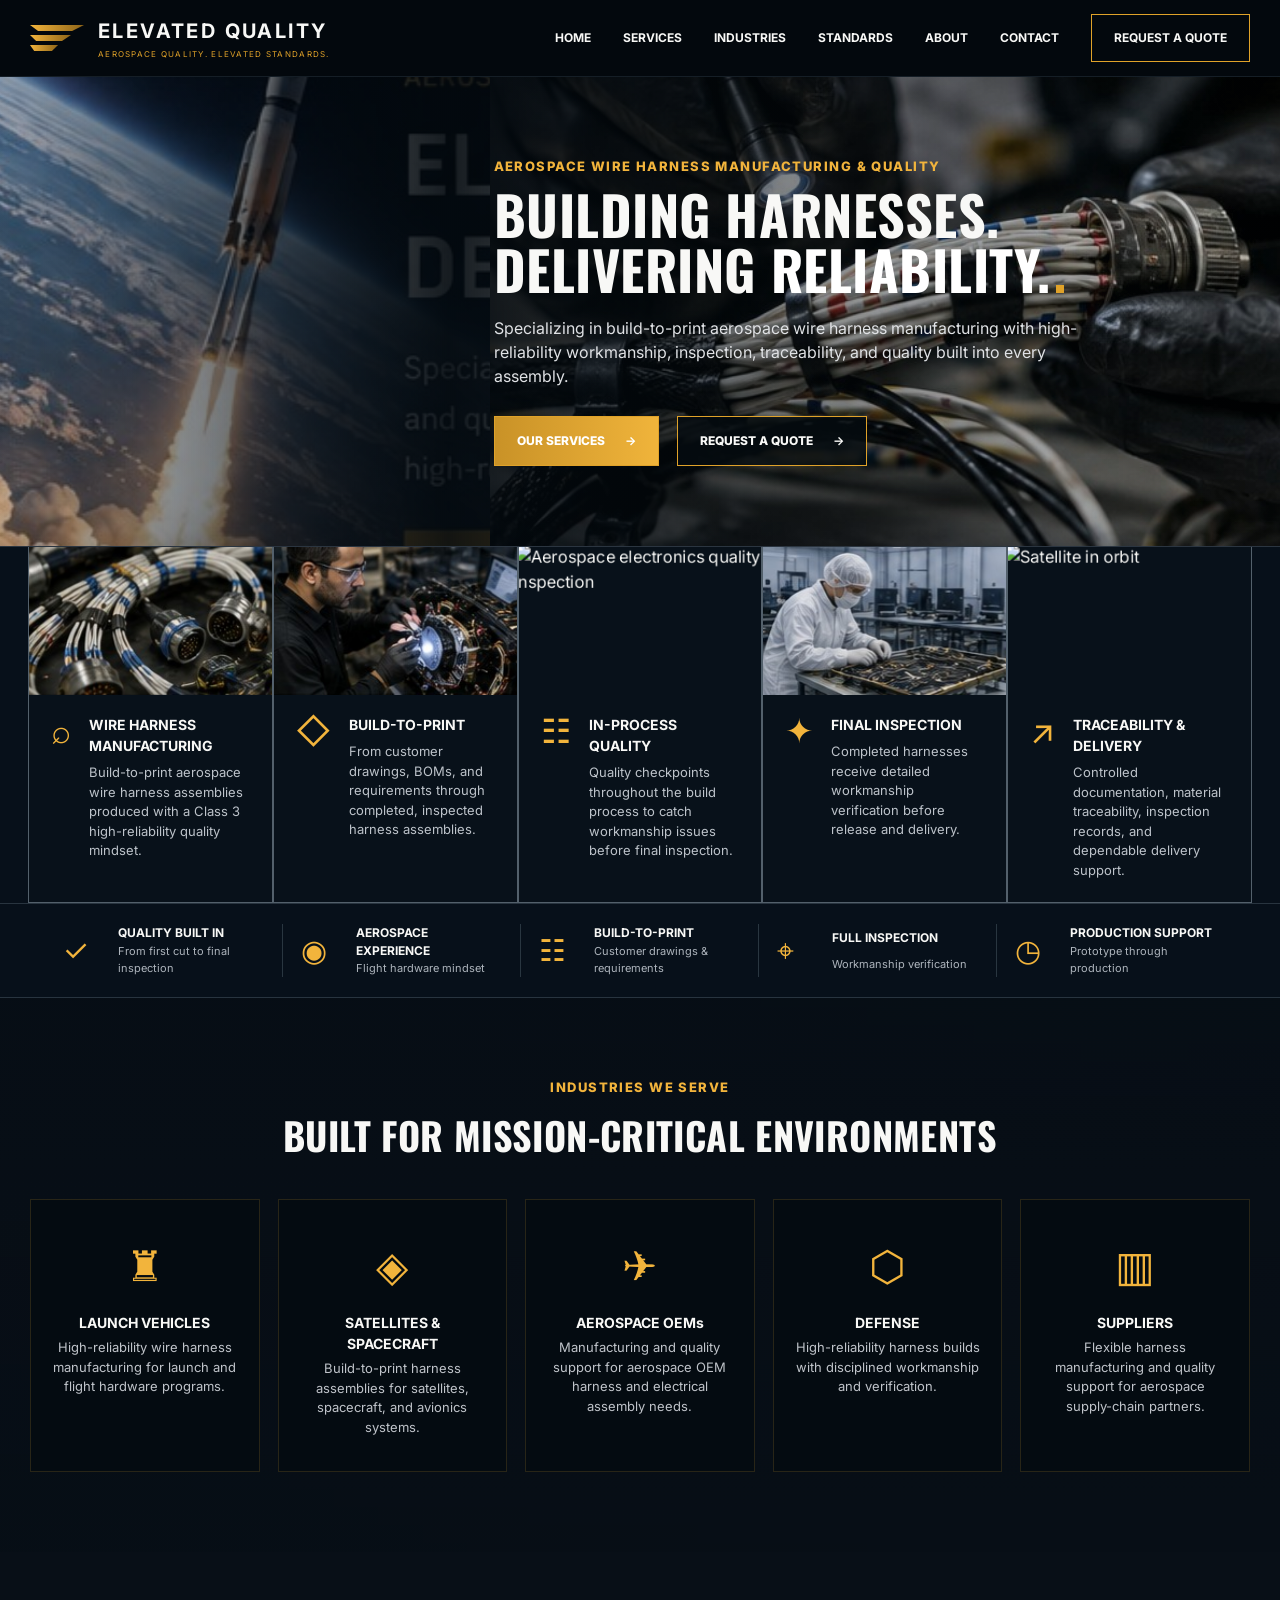
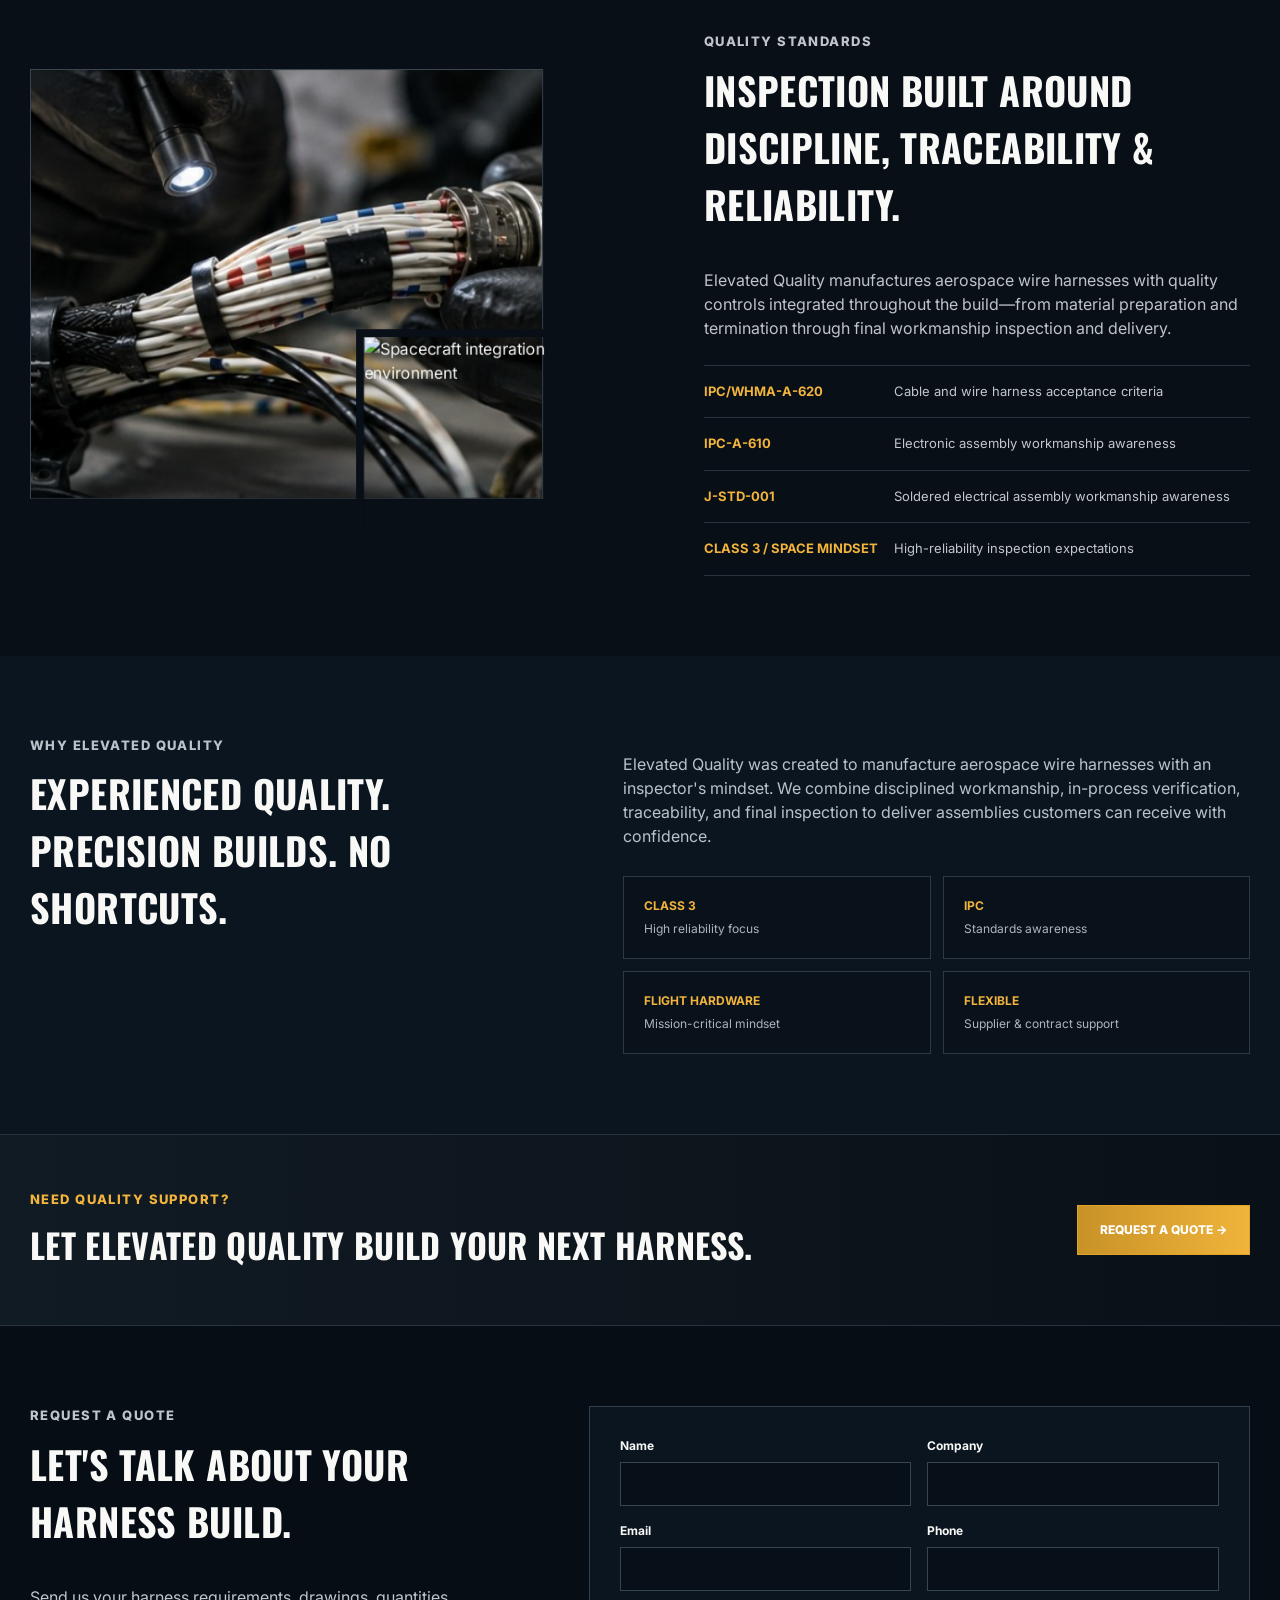
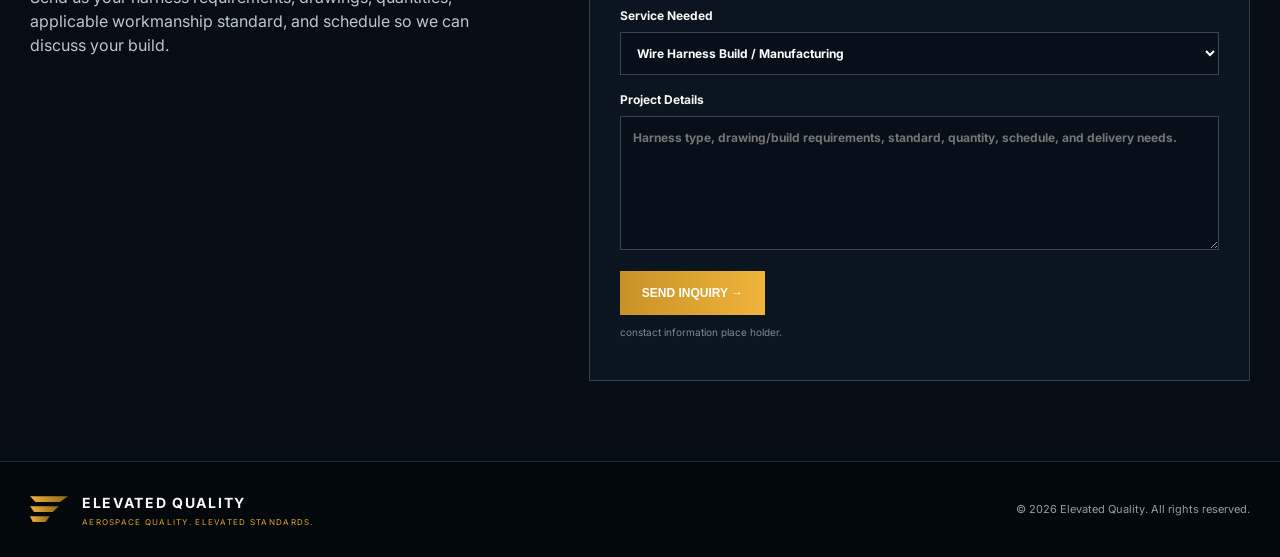
==== commit 4f5dcf94: "Update form note placeholder text in index.html" ====
--- a/index.html
+++ b/index.html
@@ -180,7 +180,7 @@
         </label>
         <label>Project Details<textarea required rows="6" name="message" placeholder="Harness type, drawing/build requirements, standard, quantity, schedule, and delivery needs."></textarea></label>
         <button class="gold-btn submit" type="submit">SEND INQUIRY →</button>
-        <p class="form-note">Replace YOUR-EMAIL-HERE with the email address you want to receive requests.</p>
+        <p class="form-note">constact information place holder.</p>
       </form>
     </div>
   </section>
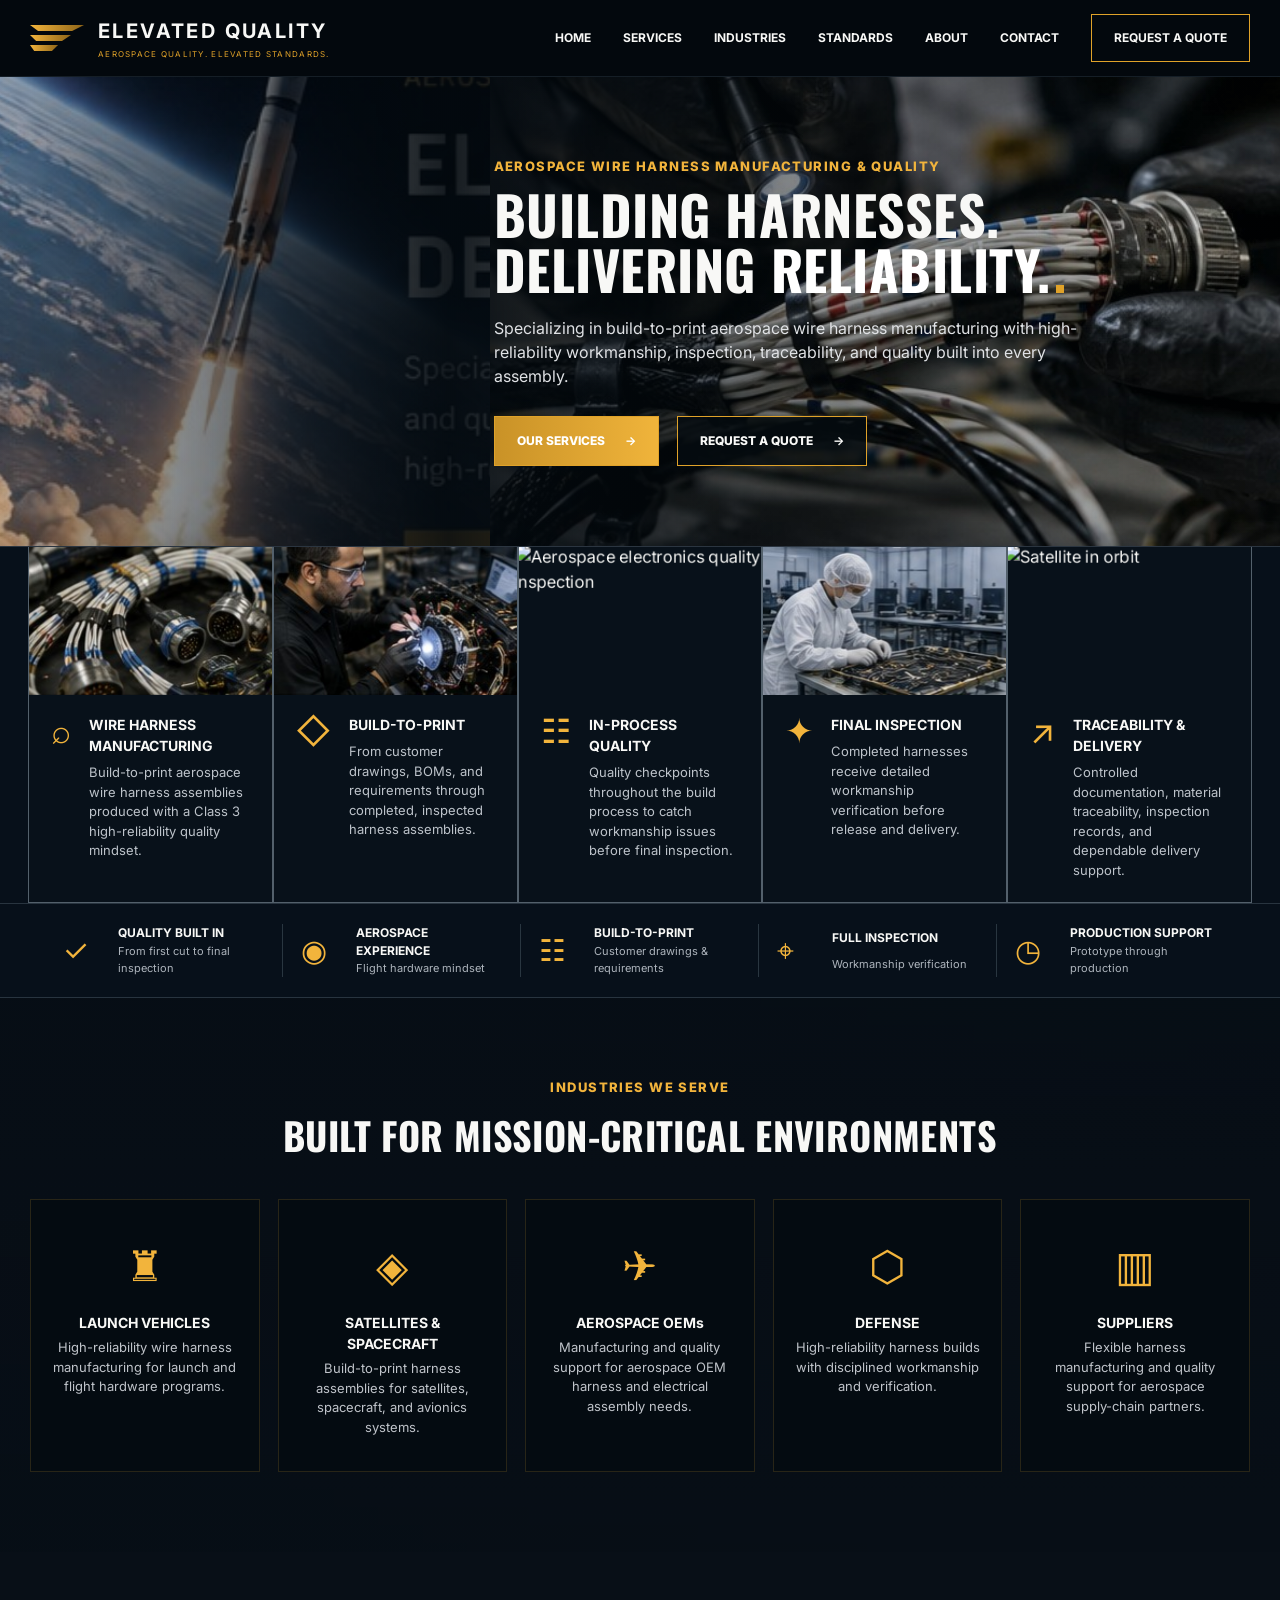
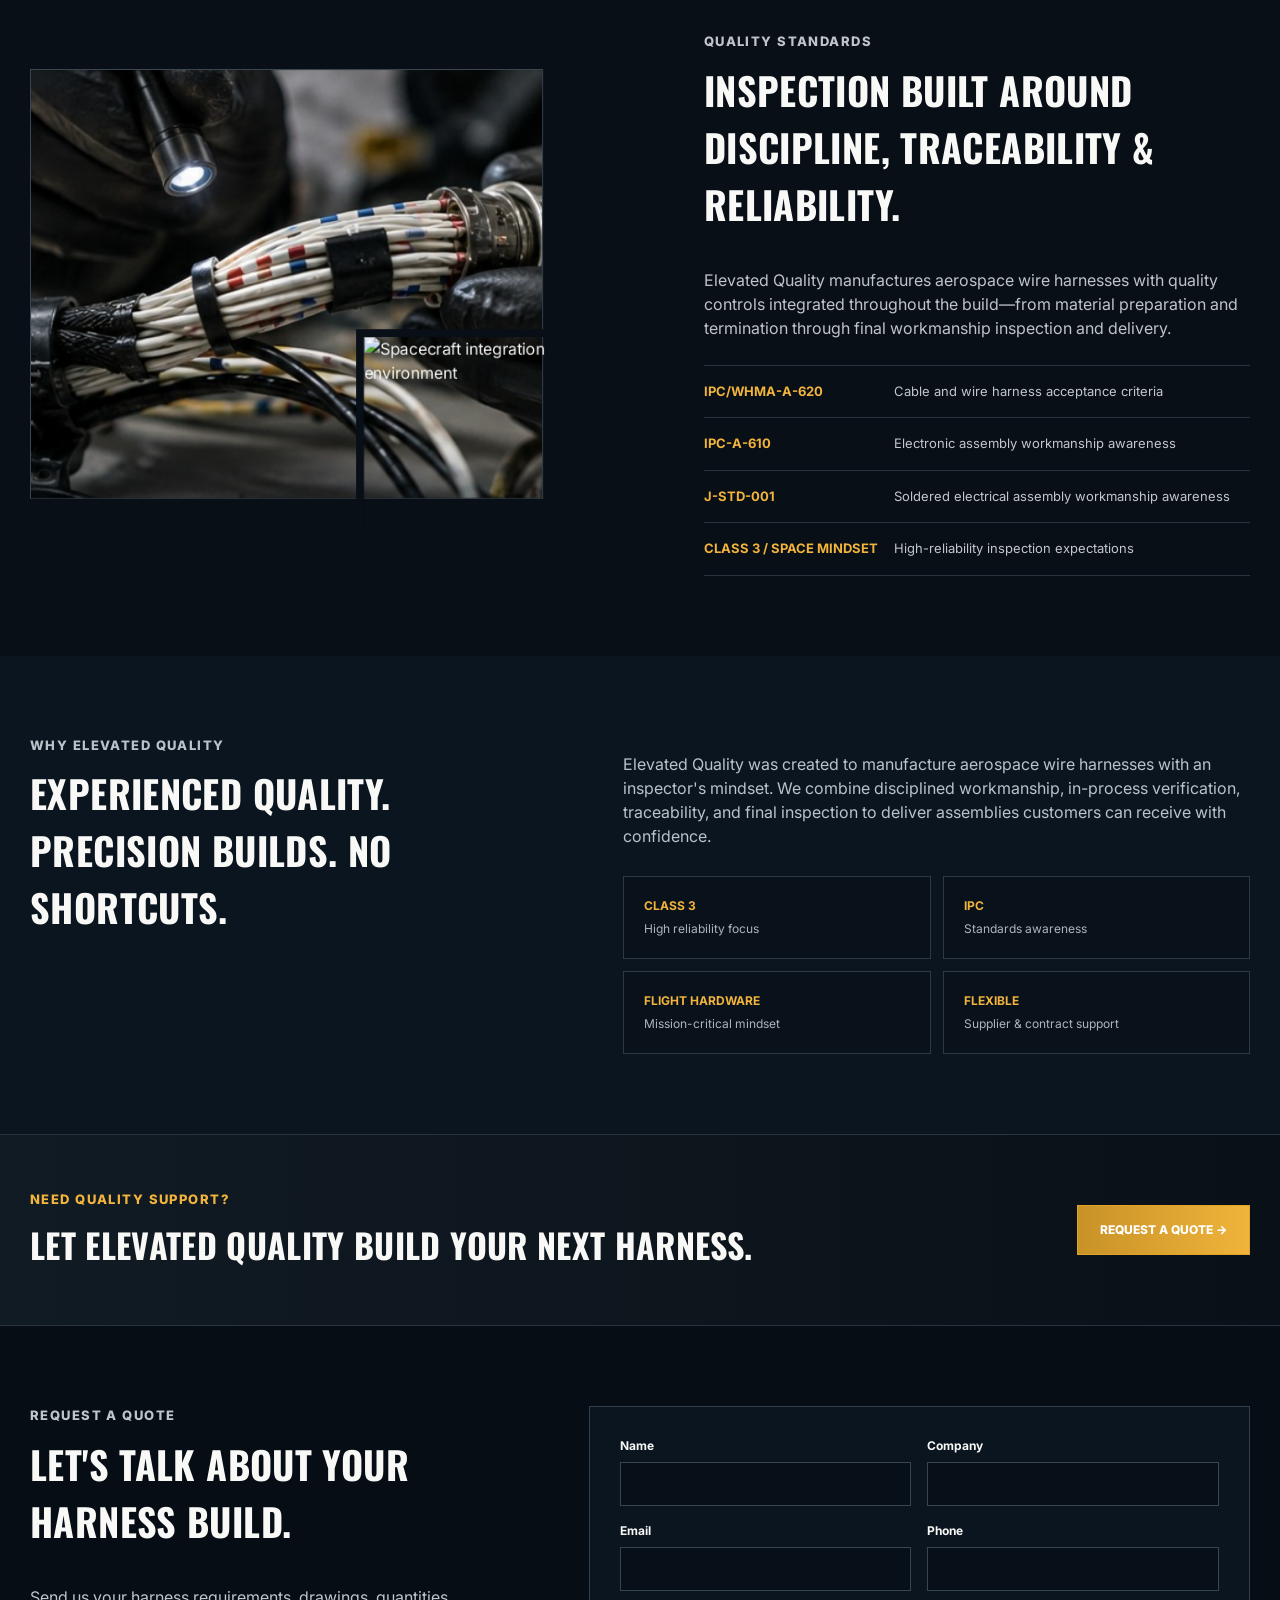
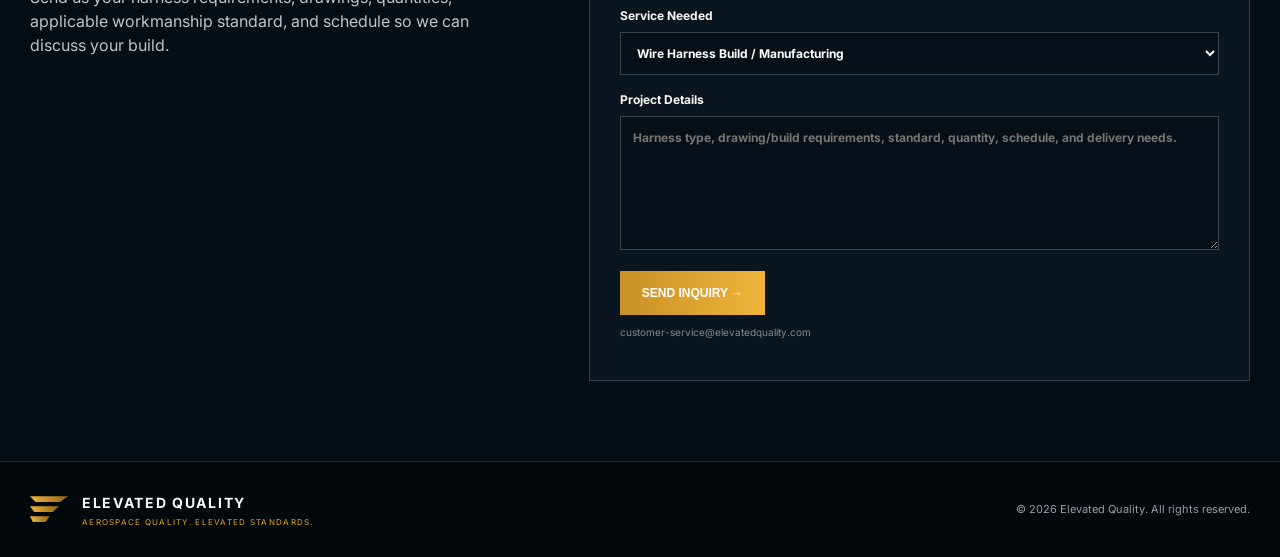
==== commit ff42fa40: "Update index.html" ====
--- a/index.html
+++ b/index.html
@@ -180,7 +180,7 @@
         </label>
         <label>Project Details<textarea required rows="6" name="message" placeholder="Harness type, drawing/build requirements, standard, quantity, schedule, and delivery needs."></textarea></label>
         <button class="gold-btn submit" type="submit">SEND INQUIRY →</button>
-        <p class="form-note">constact information place holder.</p>
+        <p class="form-note">customer-service@elevatedquality.com</p>
       </form>
     </div>
   </section>
